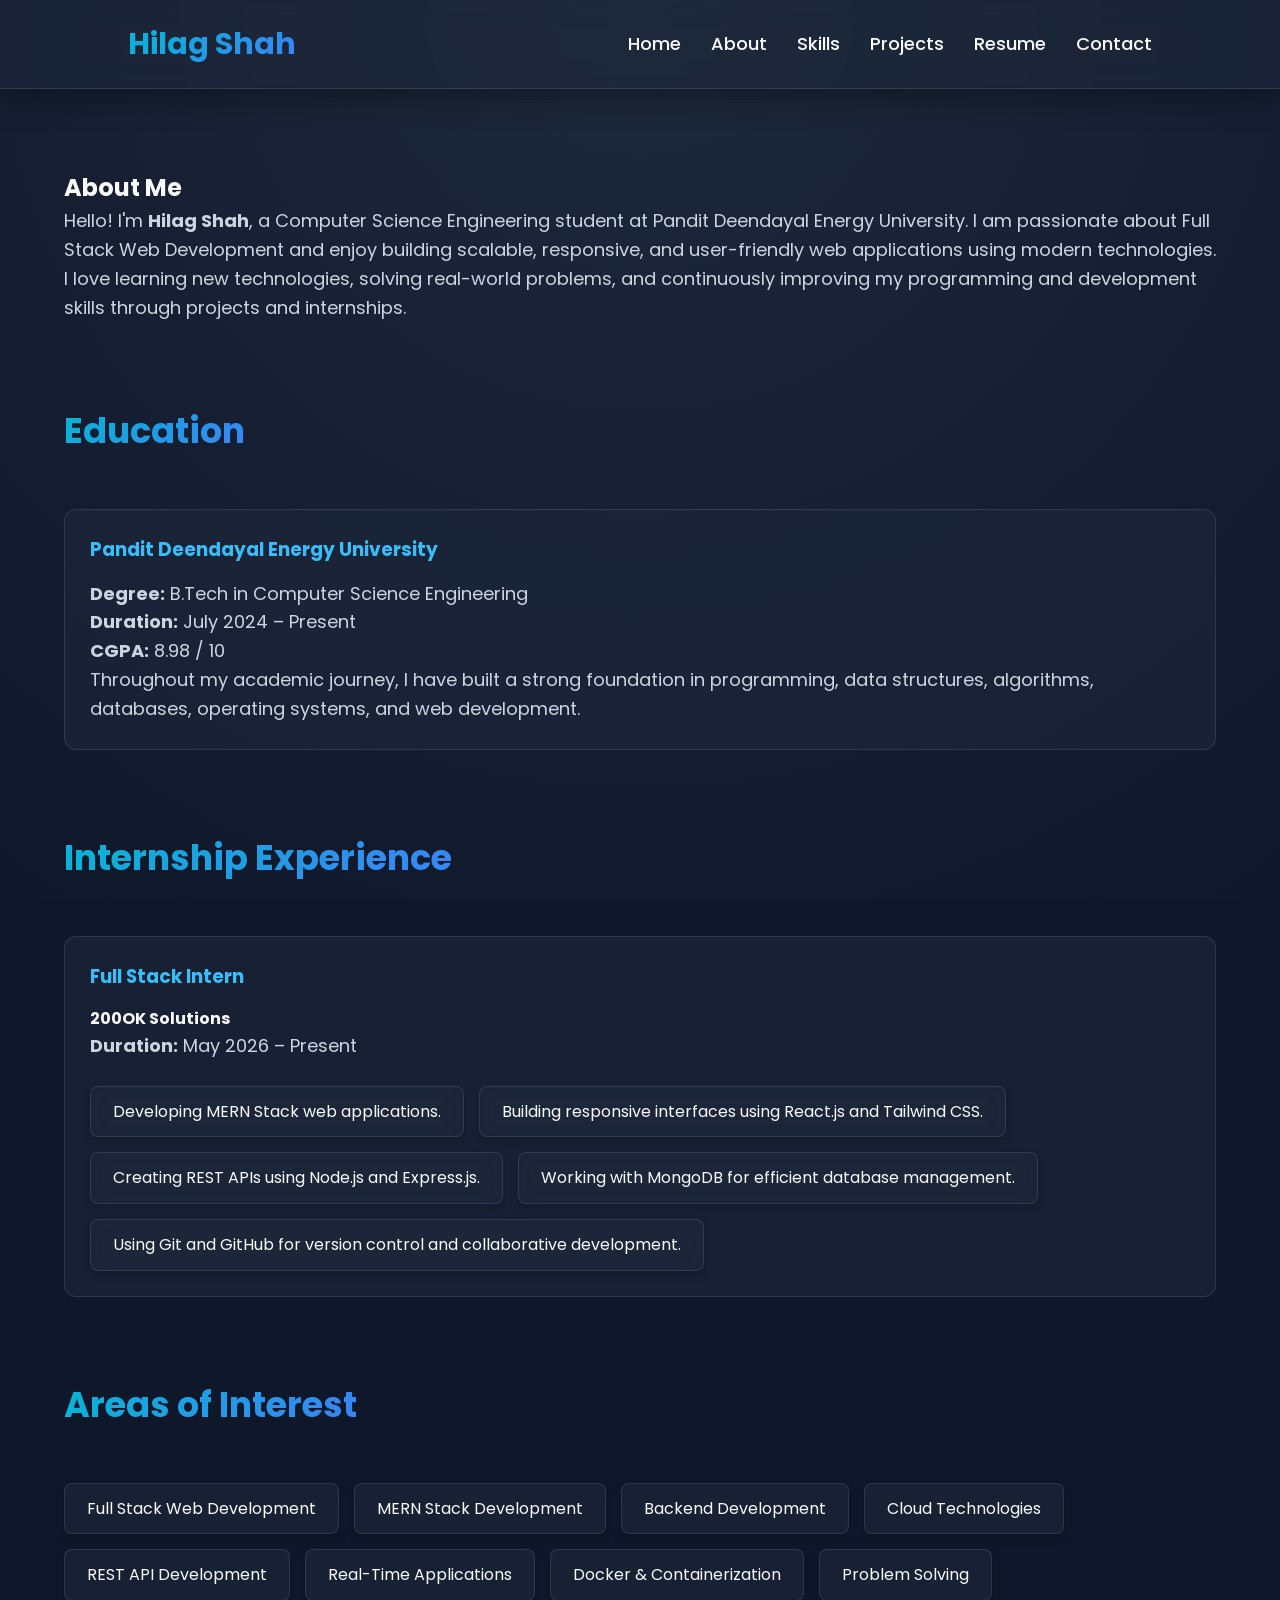
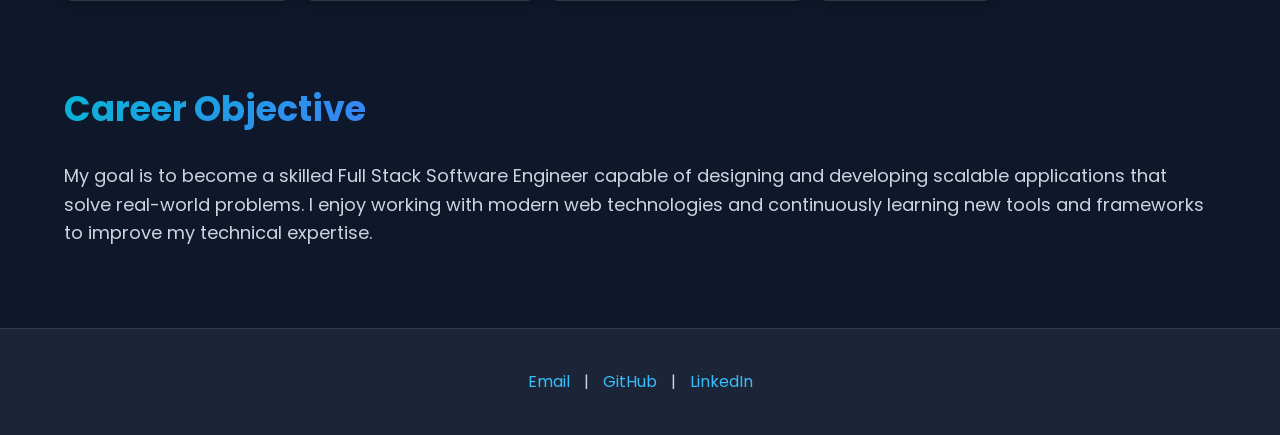
==== about.html @ 7a910167 "Initial commit after the testing." ====
<!DOCTYPE html>
<html lang="en">
<head>
    <meta charset="UTF-8">
    <meta name="viewport" content="width=device-width, initial-scale=1.0">
    <title>About | Hilag Shah</title>
    <link rel="stylesheet" href="css/style.css">
</head>
<body>

    <!-- Header -->

    <header>

        <div class="logo">
            <h2>Hilag Shah</h2>
        </div>

        <div class="menu-toggle" id="mobile-menu">
            <span class="bar"></span>
            <span class="bar"></span>
            <span class="bar"></span>
        </div>

        <nav>

            <ul class="nav-list">

                <li><a href="index.html">Home</a></li>

                <li><a href="about.html">About</a></li>

                <li><a href="skills.html">Skills</a></li>

                <li><a href="projects.html">Projects</a></li>

                <li><a href="resume.html">Resume</a></li>

                <li><a href="contact.html">Contact</a></li>

            </ul>

        </nav>

    </header>



    <!-- Main -->

    <main>

        <!-- About -->

        <section>

            <h1>About Me</h1>

            <p>
                Hello! I'm <strong>Hilag Shah</strong>, a Computer Science
                Engineering student at Pandit Deendayal Energy University.
                I am passionate about Full Stack Web Development and enjoy
                building scalable, responsive, and user-friendly web
                applications using modern technologies.
            </p>

            <p>
                I love learning new technologies, solving real-world problems,
                and continuously improving my programming and development
                skills through projects and internships.
            </p>

        </section>



        <!-- Education -->

        <section>

            <h2>Education</h2>

            <article>

                <h3>Pandit Deendayal Energy University</h3>

                <p><strong>Degree:</strong> B.Tech in Computer Science Engineering</p>

                <p><strong>Duration:</strong> July 2024 – Present</p>

                <p><strong>CGPA:</strong> 8.98 / 10</p>

                <p>
                    Throughout my academic journey, I have built a strong
                    foundation in programming, data structures, algorithms,
                    databases, operating systems, and web development.
                </p>

            </article>

        </section>



        <!-- Internship -->

        <section>

            <h2>Internship Experience</h2>

            <article>

                <h3>Full Stack Intern</h3>

                <h4>200OK Solutions</h4>

                <p><strong>Duration:</strong> May 2026 – Present</p>

                <ul>

                    <li>Developing MERN Stack web applications.</li>

                    <li>Building responsive interfaces using React.js and Tailwind CSS.</li>

                    <li>Creating REST APIs using Node.js and Express.js.</li>

                    <li>Working with MongoDB for efficient database management.</li>

                    <li>Using Git and GitHub for version control and collaborative development.</li>

                </ul>

            </article>

        </section>



        <!-- Interests -->

        <section>

            <h2>Areas of Interest</h2>

            <ul>

                <li>Full Stack Web Development</li>

                <li>MERN Stack Development</li>

                <li>Backend Development</li>

                <li>Cloud Technologies</li>

                <li>REST API Development</li>

                <li>Real-Time Applications</li>

                <li>Docker & Containerization</li>

                <li>Problem Solving</li>

            </ul>

        </section>



        <!-- Career Objective -->

        <section>

            <h2>Career Objective</h2>

            <p>
                My goal is to become a skilled Full Stack Software Engineer
                capable of designing and developing scalable applications that
                solve real-world problems. I enjoy working with modern web
                technologies and continuously learning new tools and
                frameworks to improve my technical expertise.
            </p>

        </section>

    </main>

    <footer>

        <p>

            <a href="mailto:hilagshahop@gmail.com">Email</a> |

            <a href="https://github.com/hilagShah" target="_blank">GitHub</a> |

            <a href="https://www.linkedin.com/in/hilag-shah-b54496313/" target="_blank">LinkedIn</a>

        </p>

    </footer>

    <script src="js/script.js"></script>

</body>
</html>
---- css/style.css ----
/* 
@import url('https://fonts.googleapis.com/css2?family=Poppins:wght@300;400;500;600;700&display=swap');

:root {
    --bg-dark: #0f172a;
    --bg-gradient: radial-gradient(circle at top, #1e293b, #0f172a);
    --text-primary: #f8fafc;
    --text-secondary: #cbd5e1;
    --accent-gradient: linear-gradient(135deg, #06b6d4, #3b82f6);
    --accent-glow: rgba(56, 189, 248, 0.5);
    --glass-bg: rgba(30, 41, 59, 0.6);
    --glass-border: rgba(255, 255, 255, 0.1);
    --glass-shadow: 0 8px 32px 0 rgba(0, 0, 0, 0.37);
}

.contact-form {
    background: var(--glass-bg);
    border: 1px solid var(--glass-border);
    backdrop-filter: blur(10px);
    -webkit-backdrop-filter: blur(10px);
    padding: 35px;
    border-radius: 12px;
    margin-top: 25px;
    box-shadow: 0 10px 30px rgba(0,0,0,0.2);
}

.form-row {
    display: flex;
    gap: 20px;
}

.form-row .form-group {
    flex: 1;
}

.form-group {
    margin-bottom: 20px;
    text-align: left;
}

.form-group label {
    display: block;
    font-size: 16px;
    color: var(--text-primary);
    margin-bottom: 8px;
    font-weight: 500;
}

.form-group input,
.form-group textarea {
    width: 100%;
    padding: 14px;
    border-radius: 8px;
    background: rgba(255, 255, 255, 0.05);
    border: 1px solid var(--glass-border);
    color: var(--text-primary);
    font-size: 16px;
    outline: none;
    transition: 0.3s;
}

.form-group input:focus,
.form-group textarea:focus {
    border-color: #38bdf8;
    background: rgba(255, 255, 255, 0.1);
    box-shadow: 0 0 10px var(--accent-glow);
}

.form-actions {
    display: flex;
    gap: 15px;
    margin-top: 10px;
}

.btn {
    padding: 14px 28px;
    border-radius: 8px;
    background: var(--accent-gradient);
    color: #fff;
    font-weight: 600;
    transition: 0.3s;
    box-shadow: 0 4px 15px var(--accent-glow);
    border: none;
    cursor: pointer;
    font-size: 16px;
}

.btn:hover {
    transform: translateY(-4px) scale(1.05);
    box-shadow: 0 8px 25px var(--accent-glow);
}

.btn-outline {
    background: transparent;
    border: 2px solid #38bdf8;
    color: #38bdf8;
    box-shadow: none;
}

.btn-outline:hover {
    background: rgba(56, 189, 248, 0.1);
    box-shadow: 0 8px 25px var(--accent-glow);
}


* {
    margin: 0;
    padding: 0;
    box-sizing: border-box;
    font-family: 'Poppins', sans-serif;
}

@keyframes fadeIn {
    from { opacity: 0; transform: translateY(20px); }
    to { opacity: 1; transform: translateY(0); }
}

@keyframes float {
    0% { transform: translateY(0px); }
    50% { transform: translateY(-15px); }
    100% { transform: translateY(0px); }
}

body {
    background: var(--bg-dark);
    background-image: var(--bg-gradient);
    background-attachment: fixed;
    color: var(--text-primary);
    line-height: 1.6;
    overflow-x: hidden;
}

main {
    animation: fadeIn 1s ease-out forwards;
}

a {
    text-decoration: none;
    color: inherit;
}

img {
    max-width: 100%;
    display: block;
}

.text-gradient {
    background: var(--accent-gradient);
    -webkit-background-clip: text;
    -webkit-text-fill-color: transparent;
}

header {
    width: 100%;
    background: var(--glass-bg);
    backdrop-filter: blur(12px);
    -webkit-backdrop-filter: blur(12px);
    border-bottom: 1px solid var(--glass-border);
    padding: 20px 10%;
    display: flex;
    justify-content: space-between;
    align-items: center;
    position: sticky;
    top: 0;
    z-index: 1000;
    box-shadow: var(--glass-shadow);
}

.logo h2 {
    font-size: 30px;
    background: var(--accent-gradient);
    -webkit-background-clip: text;
    -webkit-text-fill-color: transparent;
    font-weight: 700;
}

nav ul {
    list-style: none;
    display: flex;
    gap: 30px;
}

nav ul li a {
    font-size: 18px;
    font-weight: 500;
    transition: 0.3s;
    position: relative;
}

nav ul li a::after {
    content: '';
    position: absolute;
    width: 0%;
    height: 2px;
    bottom: -5px;
    left: 0;
    background: var(--accent-gradient);
    transition: 0.3s;
}

nav ul li a:hover {
    color: #38bdf8;
}

nav ul li a:hover::after {
    width: 100%;
}

main {
    width: 90%;
    max-width: 1200px;
    margin: auto;
}

.hero {
    min-height: 90vh;
    display: flex;
    justify-content: space-between;
    align-items: center;
    gap: 70px;
}

.hero-content {
    flex: 1;
}

.hero-content h1 {
    font-size: 55px;
    margin-bottom: 15px;
    background: var(--accent-gradient);
    -webkit-background-clip: text;
    -webkit-text-fill-color: transparent;
    font-weight: 700;
}

.hero-content h3 {
    font-size: 28px;
    margin-bottom: 20px;
    color: var(--text-secondary);
}

.hero-content p {
    font-size: 18px;
    margin-bottom: 35px;
    color: var(--text-secondary);
}

.hero-content a {
    display: inline-block;
    padding: 14px 28px;
    margin-right: 15px;
    margin-bottom: 10px;
    border-radius: 8px;
    background: var(--accent-gradient);
    color: #fff;
    font-weight: 600;
    transition: 0.3s;
    box-shadow: 0 4px 15px var(--accent-glow);
    border: 1px solid transparent;
}

.hero-content a:hover {
    transform: translateY(-4px) scale(1.05);
    box-shadow: 0 8px 25px var(--accent-glow);
}

.hero-image {
    flex: 1;
    display: flex;
    justify-content: center;
}

.hero-image img {
    width: 380px;
    height: 380px;
    border-radius: 50%;
    object-fit: cover;
    border: 4px solid transparent;
    background-image: var(--accent-gradient);
    background-origin: border-box;
    box-shadow: 0 0 35px var(--accent-glow);
    animation: float 6s ease-in-out infinite;
}

section {
    margin: 80px 0;
    animation: fadeIn 1s ease-out forwards;
}

section h2 {
    font-size: 35px;
    margin-bottom: 25px;
    background: var(--accent-gradient);
    -webkit-background-clip: text;
    -webkit-text-fill-color: transparent;
    display: inline-block;
}

section p {
    font-size: 18px;
    color: var(--text-secondary);
}

section ul {
    display: flex;
    flex-wrap: wrap;
    gap: 15px;
    list-style: none;
    margin-top: 25px;
}

section ul li {
    background: var(--glass-bg);
    border: 1px solid var(--glass-border);
    backdrop-filter: blur(10px);
    -webkit-backdrop-filter: blur(10px);
    padding: 12px 22px;
    border-radius: 8px;
    transition: 0.3s;
    box-shadow: 0 4px 10px rgba(0,0,0,0.2);
}

section ul li:hover {
    background: var(--accent-gradient);
    color: #fff;
    transform: translateY(-5px);
    border-color: transparent;
    box-shadow: 0 8px 20px var(--accent-glow);
}

article {
    background: var(--glass-bg);
    border: 1px solid var(--glass-border);
    backdrop-filter: blur(10px);
    -webkit-backdrop-filter: blur(10px);
    padding: 25px;
    border-radius: 12px;
    margin-top: 25px;
    transition: 0.4s ease;
}

article h3 {
    margin-bottom: 15px;
    color: #38bdf8;
}

article:hover {
    transform: translateY(-8px) scale(1.02);
    box-shadow: 0 15px 35px rgba(0,0,0,0.4);
    border-color: rgba(56, 189, 248, 0.4);
}

section > a {
    display: inline-block;
    margin-top: 25px;
    color: #38bdf8;
    font-weight: 600;
    transition: 0.3s;
}

section > a:hover {
    color: #0ea5e9;
    transform: translateX(5px);
}

footer {
    margin-top: 80px;
    background: rgba(30, 41, 59, 0.8);
    border-top: 1px solid var(--glass-border);
    text-align: center;
    padding: 30px;
}

footer p {
    margin: 10px 0;
    color: var(--text-secondary);
}

footer a {
    color: #38bdf8;
    margin: 0 10px;
    transition: 0.3s;
}

footer a:hover {
    color: #fff;
    text-shadow: 0 0 10px var(--accent-glow);
}

.menu-toggle {
    display: none;
    flex-direction: column;
    cursor: pointer;
    gap: 5px;
}

.menu-toggle .bar {
    width: 25px;
    height: 3px;
    background: var(--text-primary);
    transition: all 0.3s ease-in-out;
    border-radius: 3px;
}

.menu-toggle.active .bar:nth-child(1) {
    transform: translateY(8px) rotate(45deg);
}

.menu-toggle.active .bar:nth-child(2) {
    opacity: 0;
}

.menu-toggle.active .bar:nth-child(3) {
    transform: translateY(-8px) rotate(-45deg);
}


@media (max-width: 900px) {
    header {
        flex-direction: row;
        justify-content: space-between;
        padding: 15px 5%;
    }
    
    .menu-toggle {
        display: flex;
    }
    
    nav {
        position: absolute;
        top: 100%;
        left: 0;
        width: 100%;
        background: rgba(30, 41, 59, 0.95);
        backdrop-filter: blur(15px);
        -webkit-backdrop-filter: blur(15px);
        border-bottom: 1px solid var(--glass-border);
        clip-path: polygon(0 0, 100% 0, 100% 0, 0 0);
        transition: all 0.4s ease-in-out;
        padding: 0;
        z-index: 1000;
        box-shadow: 0 10px 30px rgba(0,0,0,0.5);
    }
    
    nav.active {
        clip-path: polygon(0 0, 100% 0, 100% 100%, 0 100%);
        padding: 20px 0;
    }

    nav ul.nav-list {
        flex-direction: column;
        align-items: center;
        gap: 20px;
    }

    .hero {
        flex-direction: column-reverse;
        text-align: center;
        padding-top: 50px;
    }
    .hero-content h1 {
        font-size: 42px;
    }
    .hero-content h3 {
        font-size: 24px;
    }
    .hero-image img {
        width: 280px;
        height: 280px;
    }
    section {
        text-align: center;
    }
    section ul {
        justify-content: center;
    }

    .form-row {
        flex-direction: column;
        gap: 0;
    }
} */


/* IMPORTS & VARIABLES */
@import url('https://fonts.googleapis.com/css2?family=Poppins:wght@300;400;500;600;700&display=swap');

:root {
    /* Colors */
    --bg-dark: #0f172a;
    --text-primary: #f8fafc;
    --text-secondary: #cbd5e1;
    
    /* Gradients & Effects */
    --bg-gradient: radial-gradient(circle at top, #1e293b, #0f172a);
    --accent-gradient: linear-gradient(135deg, #06b6d4, #3b82f6);
    --accent-glow: rgba(56, 189, 248, 0.5);
    
    /* Glassmorphism */
    --glass-bg: rgba(30, 41, 59, 0.6);
    --glass-border: rgba(255, 255, 255, 0.1);
    --glass-shadow: 0 8px 32px 0 rgba(0, 0, 0, 0.37);
}

/* KEYFRAMES & ANIMATIONS */
@keyframes fadeIn {
    from { 
        opacity: 0; 
        transform: translateY(20px); 
    }
    to { 
        opacity: 1; 
        transform: translateY(0); 
    }
}

@keyframes float {
    0%   { transform: translateY(0px); }
    50%  { transform: translateY(-15px); }
    100% { transform: translateY(0px); }
}

/* BASE STYLES & RESETS */
* {
    margin: 0;
    padding: 0;
    box-sizing: border-box;
    font-family: 'Poppins', sans-serif;
}

body {
    background: var(--bg-dark);
    background-image: var(--bg-gradient);
    background-attachment: fixed;
    color: var(--text-primary);
    line-height: 1.6;
    overflow-x: hidden;
}

main {
    width: 90%;
    max-width: 1200px;
    margin: auto;
    animation: fadeIn 1s ease-out forwards;
}

a {
    text-decoration: none;
    color: inherit;
}

img {
    max-width: 100%;
    display: block;
}

/* UTILITY CLASSES */
.text-gradient {
    background: var(--accent-gradient);
    background-clip: text;
    color: transparent;
}

/* LAYOUT (HEADER, NAV, FOOTER) */
/* --- Header --- */
header {
    width: 100%;
    background: var(--glass-bg);
    backdrop-filter: blur(12px);
    border-bottom: 1px solid var(--glass-border);
    padding: 20px 10%;
    display: flex;
    justify-content: space-between;
    align-items: center;
    position: sticky;
    top: 0;
    z-index: 1000;
    box-shadow: var(--glass-shadow);
}

.logo h2 {
    font-size: 30px;
    background: var(--accent-gradient);
    background-clip: text;
    color: transparent;
    font-weight: 700;
}

/* --- Navigation --- */
nav ul {
    list-style: none;
    display: flex;
    gap: 30px;
}

nav ul li a {
    font-size: 18px;
    font-weight: 500;
    transition: 0.3s;
    position: relative;
}

nav ul li a::after {
    content: '';
    position: absolute;
    width: 0%;
    height: 2px;
    bottom: -5px;
    left: 0;
    background: var(--accent-gradient);
    transition: 0.3s;
}

nav ul li a:hover {
    color: #38bdf8;
}

nav ul li a:hover::after {
    width: 100%;
}

/* --- Mobile Menu Toggle --- */
.menu-toggle {
    display: none;
    flex-direction: column;
    cursor: pointer;
    gap: 5px;
}

.menu-toggle .bar {
    width: 25px;
    height: 3px;
    background: var(--text-primary);
    transition: all 0.3s ease-in-out;
    border-radius: 3px;
}

.menu-toggle.active .bar:nth-child(1) {
    transform: translateY(8px) rotate(45deg);
}

.menu-toggle.active .bar:nth-child(2) {
    opacity: 0;
}

.menu-toggle.active .bar:nth-child(3) {
    transform: translateY(-8px) rotate(-45deg);
}

/* --- Footer --- */
footer {
    margin-top: 80px;
    background: rgba(30, 41, 59, 0.8);
    border-top: 1px solid var(--glass-border);
    text-align: center;
    padding: 30px;
}

footer p {
    margin: 10px 0;
    color: var(--text-secondary);
}

footer a {
    color: #38bdf8;
    margin: 0 10px;
    transition: 0.3s;
}

footer a:hover {
    color: #fff;
    text-shadow: 0 0 10px var(--accent-glow);
}

/* PAGE SECTIONS */
/* --- Hero Section --- */
.hero {
    min-height: 90vh;
    display: flex;
    justify-content: space-between;
    align-items: center;
    gap: 70px;
}

.hero-content {
    flex: 1;
}

.hero-content h1 {
    font-size: 55px;
    margin-bottom: 15px;
    background: var(--accent-gradient);
    background-clip: text;
    color: transparent;
    font-weight: 700;
}

.hero-content h3 {
    font-size: 28px;
    margin-bottom: 20px;
    color: var(--text-secondary);
}

.hero-content p {
    font-size: 18px;
    margin-bottom: 35px;
    color: var(--text-secondary);
}

.hero-content a {
    display: inline-block;
    padding: 14px 28px;
    margin-right: 15px;
    margin-bottom: 10px;
    border-radius: 8px;
    background: var(--accent-gradient);
    color: #fff;
    font-weight: 600;
    transition: 0.3s;
    box-shadow: 0 4px 15px var(--accent-glow);
    border: 1px solid transparent;
}

.hero-content a:hover {
    transform: translateY(-4px) scale(1.05);
    box-shadow: 0 8px 25px var(--accent-glow);
}

.hero-image {
    flex: 1;
    display: flex;
    justify-content: center;
}

.hero-image img {
    width: 380px;
    height: 380px;
    border-radius: 50%;
    object-fit: cover;
    border: 4px solid transparent;
    background-image: var(--accent-gradient);
    background-origin: border-box;
    box-shadow: 0 0 35px var(--accent-glow);
    animation: float 6s ease-in-out infinite;
}

/* --- General Sections --- */
section {
    margin: 80px 0;
    animation: fadeIn 1s ease-out forwards;
}

section h2 {
    font-size: 35px;
    margin-bottom: 25px;
    background: var(--accent-gradient);
    background-clip: text;
    color: transparent;
    display: inline-block;
}

section p {
    font-size: 18px;
    color: var(--text-secondary);
}

section > a {
    display: inline-block;
    margin-top: 25px;
    color: #38bdf8;
    font-weight: 600;
    transition: 0.3s;
}

section > a:hover {
    color: #0ea5e9;
    transform: translateX(5px);
}

/* --- Section Lists --- */
section ul {
    display: flex;
    flex-wrap: wrap;
    gap: 15px;
    list-style: none;
    margin-top: 25px;
}

section ul li {
    background: var(--glass-bg);
    border: 1px solid var(--glass-border);
    backdrop-filter: blur(10px);
    padding: 12px 22px;
    border-radius: 8px;
    transition: 0.3s;
    box-shadow: 0 4px 10px rgba(0,0,0,0.2);
}

section ul li:hover {
    background: var(--accent-gradient);
    color: #fff;
    transform: translateY(-5px);
    border-color: transparent;
    box-shadow: 0 8px 20px var(--accent-glow);
}

/* --- Articles (Cards) --- */
article {
    background: var(--glass-bg);
    border: 1px solid var(--glass-border);
    backdrop-filter: blur(10px);
    padding: 25px;
    border-radius: 12px;
    margin-top: 25px;
    transition: 0.4s ease;
}

article h3 {
    margin-bottom: 15px;
    color: #38bdf8;
}

article:hover {
    transform: translateY(-8px) scale(1.02);
    box-shadow: 0 15px 35px rgba(0,0,0,0.4);
    border-color: rgba(56, 189, 248, 0.4);
}

/* COMPONENTS (FORMS & BUTTONS) */
/* --- Contact Form --- */
.contact-form {
    background: var(--glass-bg);
    border: 1px solid var(--glass-border);
    backdrop-filter: blur(10px);
    padding: 35px;
    border-radius: 12px;
    margin-top: 25px;
    box-shadow: 0 10px 30px rgba(0,0,0,0.2);
}

.form-row {
    display: flex;
    gap: 20px;
}

.form-row .form-group {
    flex: 1;
}

.form-group {
    margin-bottom: 20px;
    text-align: left;
}

.form-group label {
    display: block;
    font-size: 16px;
    color: var(--text-primary);
    margin-bottom: 8px;
    font-weight: 500;
}

.form-group input,
.form-group textarea {
    width: 100%;
    padding: 14px;
    border-radius: 8px;
    background: rgba(255, 255, 255, 0.05);
    border: 1px solid var(--glass-border);
    color: var(--text-primary);
    font-size: 16px;
    outline: none;
    transition: 0.3s;
}

.form-group input:focus,
.form-group textarea:focus {
    border-color: #38bdf8;
    background: rgba(255, 255, 255, 0.1);
    box-shadow: 0 0 10px var(--accent-glow);
}

/* --- Buttons --- */
.form-actions {
    display: flex;
    gap: 15px;
    margin-top: 10px;
}

.btn {
    padding: 14px 28px;
    border-radius: 8px;
    background: var(--accent-gradient);
    color: #fff;
    font-weight: 600;
    transition: 0.3s;
    box-shadow: 0 4px 15px var(--accent-glow);
    border: none;
    cursor: pointer;
    font-size: 16px;
}

.btn:hover {
    transform: translateY(-4px) scale(1.05);
    box-shadow: 0 8px 25px var(--accent-glow);
}

.btn-outline {
    background: transparent;
    border: 2px solid #38bdf8;
    color: #38bdf8;
    box-shadow: none;
}

.btn-outline:hover {
    background: rgba(56, 189, 248, 0.1);
    box-shadow: 0 8px 25px var(--accent-glow);
}

/* MEDIA QUERIES (RESPONSIVE DESIGN) */
@media (max-width: 900px) {
    /* Header & Nav */
    header {
        flex-direction: row;
        justify-content: space-between;
        padding: 15px 5%;
    }
    
    .menu-toggle {
        display: flex;
    }
    
    nav {
        position: absolute;
        top: 100%;
        left: 0;
        width: 100%;
        background: rgba(30, 41, 59, 0.95);
        backdrop-filter: blur(15px);
        border-bottom: 1px solid var(--glass-border);
        clip-path: polygon(0 0, 100% 0, 100% 0, 0 0);
        transition: all 0.4s ease-in-out;
        padding: 0;
        z-index: 1000;
        box-shadow: 0 10px 30px rgba(0,0,0,0.5);
    }
    
    nav.active {
        clip-path: polygon(0 0, 100% 0, 100% 100%, 0 100%);
        padding: 20px 0;
    }

    nav ul.nav-list {
        flex-direction: column;
        align-items: center;
        gap: 20px;
    }

    /* Hero Section */
    .hero {
        flex-direction: column-reverse;
        text-align: center;
        padding-top: 50px;
    }
    
    .hero-content h1 {
        font-size: 42px;
    }
    
    .hero-content h3 {
        font-size: 24px;
    }
    
    .hero-image img {
        width: 280px;
        height: 280px;
    }
    
    /* General Sections */
    section {
        text-align: center;
    }
    
    section ul {
        justify-content: center;
    }

    /* Forms */
    .form-row {
        flex-direction: column;
        gap: 0;
    }
}
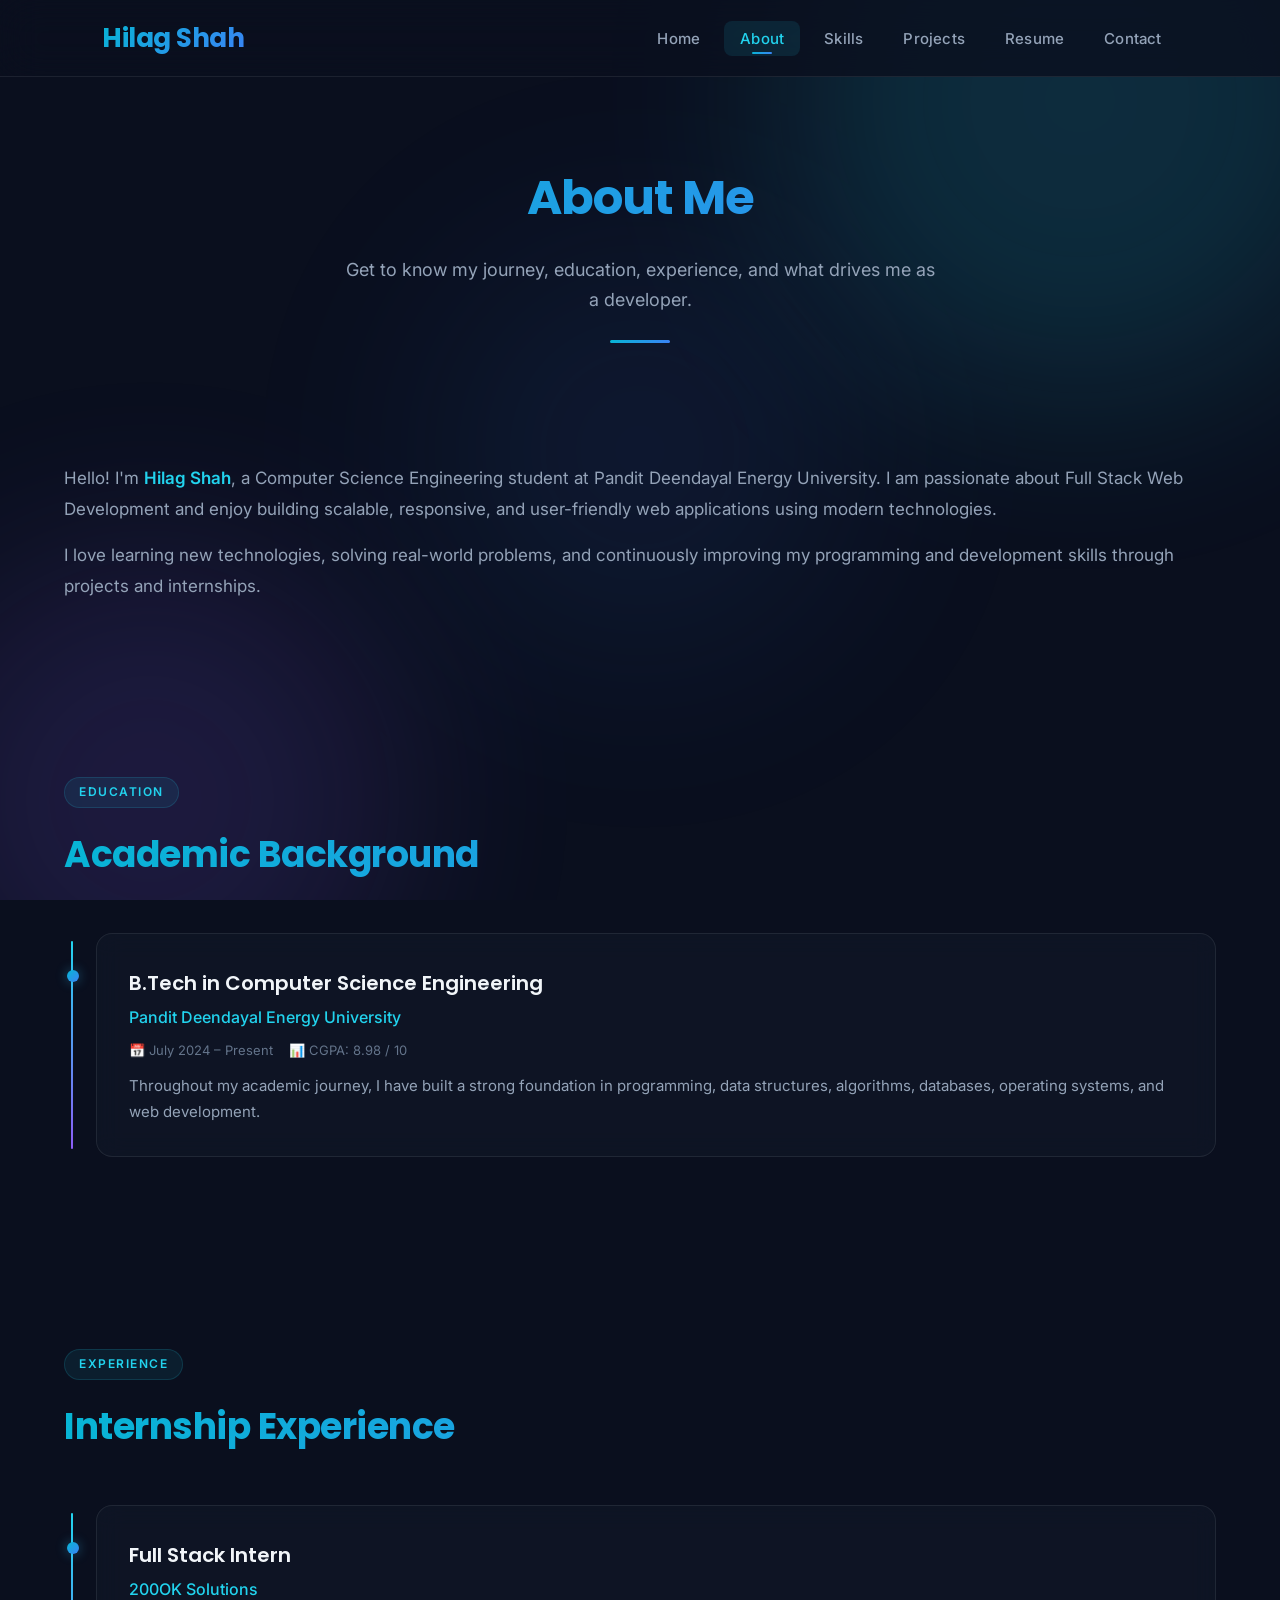
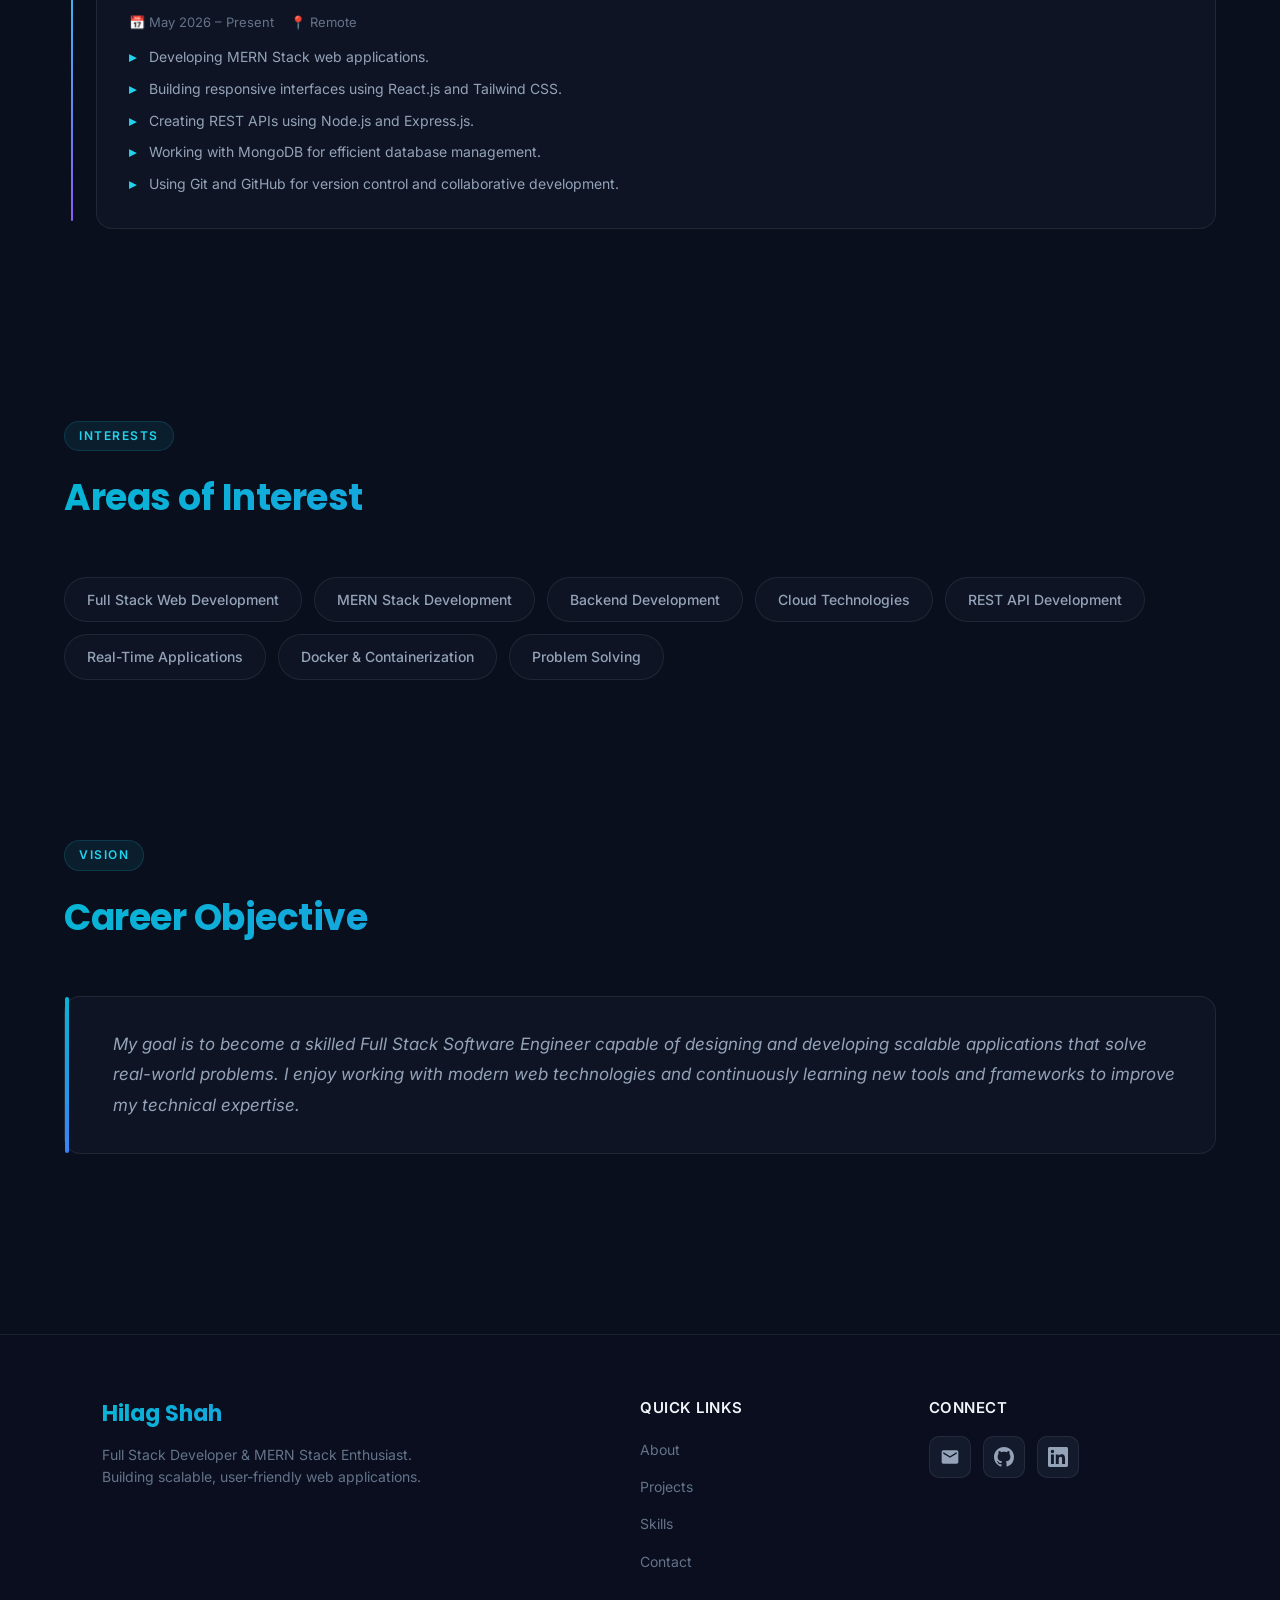
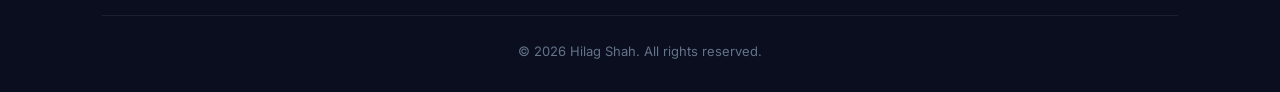
==== commit 741739d5: "Enhanced UI" ====
--- a/about.html
+++ b/about.html
@@ -3,15 +3,19 @@
 <head>
     <meta charset="UTF-8">
     <meta name="viewport" content="width=device-width, initial-scale=1.0">
+    <meta name="description" content="Learn about Hilag Shah — CSE student at PDEU, Full Stack Intern at 200OK Solutions, with expertise in MERN Stack development.">
     <title>About | Hilag Shah</title>
     <link rel="stylesheet" href="css/style.css">
 </head>
 <body>
 
+    <!-- Ambient Background -->
+    <div class="bg-orbs">
+        <div class="bg-orb-extra"></div>
+    </div>
+
     <!-- Header -->
-
     <header>
-
         <div class="logo">
             <h2>Hilag Shah</h2>
         </div>
@@ -23,179 +27,172 @@
         </div>
 
         <nav>
-
             <ul class="nav-list">
-
                 <li><a href="index.html">Home</a></li>
-
                 <li><a href="about.html">About</a></li>
-
                 <li><a href="skills.html">Skills</a></li>
-
                 <li><a href="projects.html">Projects</a></li>
-
                 <li><a href="resume.html">Resume</a></li>
-
                 <li><a href="contact.html">Contact</a></li>
-
             </ul>
-
         </nav>
-
     </header>
 
-
-
     <!-- Main -->
-
     <main>
 
-        <!-- About -->
-
-        <section>
-
+        <!-- Page Hero -->
+        <div class="page-hero">
             <h1>About Me</h1>
-
-            <p>
-                Hello! I'm <strong>Hilag Shah</strong>, a Computer Science
-                Engineering student at Pandit Deendayal Energy University.
-                I am passionate about Full Stack Web Development and enjoy
-                building scalable, responsive, and user-friendly web
-                applications using modern technologies.
-            </p>
-
-            <p>
-                I love learning new technologies, solving real-world problems,
-                and continuously improving my programming and development
-                skills through projects and internships.
-            </p>
-
-        </section>
-
+            <p>Get to know my journey, education, experience, and what drives me as a developer.</p>
+            <div class="hero-line"></div>
+        </div>
+
+
+        <!-- About Intro -->
+        <div class="section reveal">
+            <div class="about-intro">
+                <div class="about-intro-text">
+                    <p>
+                        Hello! I'm <strong>Hilag Shah</strong>, a Computer Science
+                        Engineering student at Pandit Deendayal Energy University.
+                        I am passionate about Full Stack Web Development and enjoy
+                        building scalable, responsive, and user-friendly web
+                        applications using modern technologies.
+                    </p>
+                    <p>
+                        I love learning new technologies, solving real-world problems,
+                        and continuously improving my programming and development
+                        skills through projects and internships.
+                    </p>
+                </div>
+            </div>
+        </div>
 
 
         <!-- Education -->
-
-        <section>
-
-            <h2>Education</h2>
-
-            <article>
-
-                <h3>Pandit Deendayal Energy University</h3>
-
-                <p><strong>Degree:</strong> B.Tech in Computer Science Engineering</p>
-
-                <p><strong>Duration:</strong> July 2024 – Present</p>
-
-                <p><strong>CGPA:</strong> 8.98 / 10</p>
-
+        <div class="section reveal">
+            <div class="section-header">
+                <span class="section-label">Education</span>
+                <h2>Academic Background</h2>
+            </div>
+            <div class="timeline">
+                <div class="glass-card timeline-item reveal">
+                    <h3>B.Tech in Computer Science Engineering</h3>
+                    <h4>Pandit Deendayal Energy University</h4>
+                    <div class="timeline-meta">
+                        <span>📅 July 2024 – Present</span>
+                        <span>📊 CGPA: 8.98 / 10</span>
+                    </div>
+                    <p>
+                        Throughout my academic journey, I have built a strong
+                        foundation in programming, data structures, algorithms,
+                        databases, operating systems, and web development.
+                    </p>
+                </div>
+            </div>
+        </div>
+
+
+        <!-- Internship Experience -->
+        <div class="section reveal">
+            <div class="section-header">
+                <span class="section-label">Experience</span>
+                <h2>Internship Experience</h2>
+            </div>
+            <div class="timeline">
+                <div class="glass-card timeline-item reveal">
+                    <h3>Full Stack Intern</h3>
+                    <h4>200OK Solutions</h4>
+                    <div class="timeline-meta">
+                        <span>📅 May 2026 – Present</span>
+                        <span>📍 Remote</span>
+                    </div>
+                    <ul>
+                        <li>Developing MERN Stack web applications.</li>
+                        <li>Building responsive interfaces using React.js and Tailwind CSS.</li>
+                        <li>Creating REST APIs using Node.js and Express.js.</li>
+                        <li>Working with MongoDB for efficient database management.</li>
+                        <li>Using Git and GitHub for version control and collaborative development.</li>
+                    </ul>
+                </div>
+            </div>
+        </div>
+
+
+        <!-- Areas of Interest -->
+        <div class="section reveal">
+            <div class="section-header">
+                <span class="section-label">Interests</span>
+                <h2>Areas of Interest</h2>
+            </div>
+            <ul class="interest-tags">
+                <li class="interest-tag reveal reveal-delay-1">Full Stack Web Development</li>
+                <li class="interest-tag reveal reveal-delay-1">MERN Stack Development</li>
+                <li class="interest-tag reveal reveal-delay-2">Backend Development</li>
+                <li class="interest-tag reveal reveal-delay-2">Cloud Technologies</li>
+                <li class="interest-tag reveal reveal-delay-3">REST API Development</li>
+                <li class="interest-tag reveal reveal-delay-3">Real-Time Applications</li>
+                <li class="interest-tag reveal reveal-delay-4">Docker & Containerization</li>
+                <li class="interest-tag reveal reveal-delay-4">Problem Solving</li>
+            </ul>
+        </div>
+
+
+        <!-- Career Objective -->
+        <div class="section reveal">
+            <div class="section-header">
+                <span class="section-label">Vision</span>
+                <h2>Career Objective</h2>
+            </div>
+            <div class="glass-card quote-card">
                 <p>
-                    Throughout my academic journey, I have built a strong
-                    foundation in programming, data structures, algorithms,
-                    databases, operating systems, and web development.
+                    My goal is to become a skilled Full Stack Software Engineer
+                    capable of designing and developing scalable applications that
+                    solve real-world problems. I enjoy working with modern web
+                    technologies and continuously learning new tools and
+                    frameworks to improve my technical expertise.
                 </p>
-
-            </article>
-
-        </section>
-
-
-
-        <!-- Internship -->
-
-        <section>
-
-            <h2>Internship Experience</h2>
-
-            <article>
-
-                <h3>Full Stack Intern</h3>
-
-                <h4>200OK Solutions</h4>
-
-                <p><strong>Duration:</strong> May 2026 – Present</p>
-
+            </div>
+        </div>
+
+    </main>
+
+
+    <!-- Footer -->
+    <footer class="site-footer">
+        <div class="footer-content">
+            <div class="footer-brand">
+                <h3>Hilag Shah</h3>
+                <p>Full Stack Developer & MERN Stack Enthusiast. Building scalable, user-friendly web applications.</p>
+            </div>
+            <div class="footer-links">
+                <h4>Quick Links</h4>
                 <ul>
-
-                    <li>Developing MERN Stack web applications.</li>
-
-                    <li>Building responsive interfaces using React.js and Tailwind CSS.</li>
-
-                    <li>Creating REST APIs using Node.js and Express.js.</li>
-
-                    <li>Working with MongoDB for efficient database management.</li>
-
-                    <li>Using Git and GitHub for version control and collaborative development.</li>
-
+                    <li><a href="about.html">About</a></li>
+                    <li><a href="projects.html">Projects</a></li>
+                    <li><a href="skills.html">Skills</a></li>
+                    <li><a href="contact.html">Contact</a></li>
                 </ul>
-
-            </article>
-
-        </section>
-
-
-
-        <!-- Interests -->
-
-        <section>
-
-            <h2>Areas of Interest</h2>
-
-            <ul>
-
-                <li>Full Stack Web Development</li>
-
-                <li>MERN Stack Development</li>
-
-                <li>Backend Development</li>
-
-                <li>Cloud Technologies</li>
-
-                <li>REST API Development</li>
-
-                <li>Real-Time Applications</li>
-
-                <li>Docker & Containerization</li>
-
-                <li>Problem Solving</li>
-
-            </ul>
-
-        </section>
-
-
-
-        <!-- Career Objective -->
-
-        <section>
-
-            <h2>Career Objective</h2>
-
-            <p>
-                My goal is to become a skilled Full Stack Software Engineer
-                capable of designing and developing scalable applications that
-                solve real-world problems. I enjoy working with modern web
-                technologies and continuously learning new tools and
-                frameworks to improve my technical expertise.
-            </p>
-
-        </section>
-
-    </main>
-
-    <footer>
-
-        <p>
-
-            <a href="mailto:hilagshahop@gmail.com">Email</a> |
-
-            <a href="https://github.com/hilagShah" target="_blank">GitHub</a> |
-
-            <a href="https://www.linkedin.com/in/hilag-shah-b54496313/" target="_blank">LinkedIn</a>
-
-        </p>
-
+            </div>
+            <div class="footer-social">
+                <h4>Connect</h4>
+                <div class="social-icons">
+                    <a href="mailto:hilagshahop@gmail.com" class="social-icon" aria-label="Email">
+                        <svg viewBox="0 0 24 24"><path d="M20 4H4c-1.1 0-2 .9-2 2v12c0 1.1.9 2 2 2h16c1.1 0 2-.9 2-2V6c0-1.1-.9-2-2-2zm0 4l-8 5-8-5V6l8 5 8-5v2z"/></svg>
+                    </a>
+                    <a href="https://github.com/hilagShah" target="_blank" class="social-icon" aria-label="GitHub">
+                        <svg viewBox="0 0 24 24"><path d="M12 0C5.37 0 0 5.37 0 12c0 5.31 3.435 9.795 8.205 11.385.6.105.825-.255.825-.57 0-.285-.015-1.23-.015-2.235-3.015.555-3.795-.735-4.035-1.41-.135-.345-.72-1.41-1.23-1.695-.42-.225-1.02-.78-.015-.795.945-.015 1.62.87 1.845 1.23 1.08 1.815 2.805 1.305 3.495.99.105-.78.42-1.305.765-1.605-2.67-.3-5.46-1.335-5.46-5.925 0-1.305.465-2.385 1.23-3.225-.12-.3-.54-1.53.12-3.18 0 0 1.005-.315 3.3 1.23.96-.27 1.98-.405 3-.405s2.04.135 3 .405c2.295-1.56 3.3-1.23 3.3-1.23.66 1.65.24 2.88.12 3.18.765.84 1.23 1.905 1.23 3.225 0 4.605-2.805 5.625-5.475 5.925.435.375.81 1.095.81 2.22 0 1.605-.015 2.895-.015 3.3 0 .315.225.69.825.57A12.02 12.02 0 0024 12c0-6.63-5.37-12-12-12z"/></svg>
+                    </a>
+                    <a href="https://www.linkedin.com/in/hilag-shah-b54496313/" target="_blank" class="social-icon" aria-label="LinkedIn">
+                        <svg viewBox="0 0 24 24"><path d="M20.447 20.452h-3.554v-5.569c0-1.328-.027-3.037-1.852-3.037-1.853 0-2.136 1.445-2.136 2.939v5.667H9.351V9h3.414v1.561h.046c.477-.9 1.637-1.85 3.37-1.85 3.601 0 4.267 2.37 4.267 5.455v6.286zM5.337 7.433a2.062 2.062 0 01-2.063-2.065 2.064 2.064 0 112.063 2.065zm1.782 13.019H3.555V9h3.564v11.452zM22.225 0H1.771C.792 0 0 .774 0 1.729v20.542C0 23.227.792 24 1.771 24h20.451C23.2 24 24 23.227 24 22.271V1.729C24 .774 23.2 0 22.222 0h.003z"/></svg>
+                    </a>
+                </div>
+            </div>
+        </div>
+        <div class="footer-bottom">
+            <p>© 2026 Hilag Shah. All rights reserved.</p>
+        </div>
     </footer>
 
     <script src="js/script.js"></script>
--- a/css/style.css
+++ b/css/style.css
@@ -1,137 +1,183 @@
-/* 
-@import url('https://fonts.googleapis.com/css2?family=Poppins:wght@300;400;500;600;700&display=swap');
-
+/* ============================================================
+   HILAG SHAH — PROFESSIONAL PORTFOLIO
+   Design System & Component Styles
+   ============================================================ */
+
+/* IMPORTS */
+@import url('https://fonts.googleapis.com/css2?family=Inter:wght@300;400;500;600;700;800&family=Poppins:wght@300;400;500;600;700&display=swap');
+
+/* DESIGN TOKENS */
 :root {
-    --bg-dark: #0f172a;
-    --bg-gradient: radial-gradient(circle at top, #1e293b, #0f172a);
-    --text-primary: #f8fafc;
-    --text-secondary: #cbd5e1;
+    /* Colors */
+    --bg-dark: #0a0f1e;
+    --bg-surface: #111827;
+    --text-primary: #f1f5f9;
+    --text-secondary: #94a3b8;
+    --text-muted: #64748b;
+
+    /* Accents */
+    --accent-cyan: #22d3ee;
+    --accent-blue: #3b82f6;
+    --accent-violet: #8b5cf6;
     --accent-gradient: linear-gradient(135deg, #06b6d4, #3b82f6);
-    --accent-glow: rgba(56, 189, 248, 0.5);
-    --glass-bg: rgba(30, 41, 59, 0.6);
-    --glass-border: rgba(255, 255, 255, 0.1);
-    --glass-shadow: 0 8px 32px 0 rgba(0, 0, 0, 0.37);
-}
-
-.contact-form {
-    background: var(--glass-bg);
-    border: 1px solid var(--glass-border);
-    backdrop-filter: blur(10px);
-    -webkit-backdrop-filter: blur(10px);
-    padding: 35px;
-    border-radius: 12px;
-    margin-top: 25px;
-    box-shadow: 0 10px 30px rgba(0,0,0,0.2);
-}
-
-.form-row {
-    display: flex;
-    gap: 20px;
-}
-
-.form-row .form-group {
-    flex: 1;
-}
-
-.form-group {
-    margin-bottom: 20px;
-    text-align: left;
-}
-
-.form-group label {
-    display: block;
-    font-size: 16px;
-    color: var(--text-primary);
-    margin-bottom: 8px;
-    font-weight: 500;
-}
-
-.form-group input,
-.form-group textarea {
-    width: 100%;
-    padding: 14px;
-    border-radius: 8px;
-    background: rgba(255, 255, 255, 0.05);
-    border: 1px solid var(--glass-border);
-    color: var(--text-primary);
-    font-size: 16px;
-    outline: none;
-    transition: 0.3s;
-}
-
-.form-group input:focus,
-.form-group textarea:focus {
-    border-color: #38bdf8;
-    background: rgba(255, 255, 255, 0.1);
-    box-shadow: 0 0 10px var(--accent-glow);
-}
-
-.form-actions {
-    display: flex;
-    gap: 15px;
-    margin-top: 10px;
-}
-
-.btn {
-    padding: 14px 28px;
-    border-radius: 8px;
-    background: var(--accent-gradient);
-    color: #fff;
-    font-weight: 600;
-    transition: 0.3s;
-    box-shadow: 0 4px 15px var(--accent-glow);
-    border: none;
-    cursor: pointer;
-    font-size: 16px;
-}
-
-.btn:hover {
-    transform: translateY(-4px) scale(1.05);
-    box-shadow: 0 8px 25px var(--accent-glow);
-}
-
-.btn-outline {
-    background: transparent;
-    border: 2px solid #38bdf8;
-    color: #38bdf8;
-    box-shadow: none;
-}
-
-.btn-outline:hover {
-    background: rgba(56, 189, 248, 0.1);
-    box-shadow: 0 8px 25px var(--accent-glow);
-}
-
-
-* {
+    --accent-gradient-warm: linear-gradient(135deg, #3b82f6, #8b5cf6);
+    --accent-glow: rgba(56, 189, 248, 0.4);
+    --accent-glow-strong: rgba(56, 189, 248, 0.6);
+
+    /* Glassmorphism */
+    --glass-bg: rgba(17, 24, 39, 0.7);
+    --glass-bg-light: rgba(30, 41, 59, 0.5);
+    --glass-border: rgba(255, 255, 255, 0.08);
+    --glass-border-hover: rgba(56, 189, 248, 0.3);
+    --glass-shadow: 0 8px 32px rgba(0, 0, 0, 0.4);
+
+    /* Spacing */
+    --section-gap: 100px;
+    --card-padding: 32px;
+    --card-radius: 16px;
+    --btn-radius: 10px;
+
+    /* Transitions */
+    --transition-fast: 0.2s ease;
+    --transition-base: 0.3s ease;
+    --transition-smooth: 0.4s cubic-bezier(0.4, 0, 0.2, 1);
+    --transition-spring: 0.5s cubic-bezier(0.34, 1.56, 0.64, 1);
+}
+
+/* KEYFRAMES */
+@keyframes fadeInUp {
+    from {
+        opacity: 0;
+        transform: translateY(30px);
+    }
+    to {
+        opacity: 1;
+        transform: translateY(0);
+    }
+}
+
+@keyframes fadeInLeft {
+    from {
+        opacity: 0;
+        transform: translateX(-30px);
+    }
+    to {
+        opacity: 1;
+        transform: translateX(0);
+    }
+}
+
+@keyframes float {
+    0%, 100% { transform: translateY(0px); }
+    50% { transform: translateY(-18px); }
+}
+
+@keyframes pulse-glow {
+    0%, 100% { box-shadow: 0 0 30px var(--accent-glow); }
+    50% { box-shadow: 0 0 60px var(--accent-glow-strong), 0 0 100px rgba(56, 189, 248, 0.15); }
+}
+
+@keyframes orb-drift-1 {
+    0%, 100% { transform: translate(0, 0) scale(1); }
+    25% { transform: translate(80px, -60px) scale(1.1); }
+    50% { transform: translate(-40px, -120px) scale(0.95); }
+    75% { transform: translate(-80px, -30px) scale(1.05); }
+}
+
+@keyframes orb-drift-2 {
+    0%, 100% { transform: translate(0, 0) scale(1); }
+    25% { transform: translate(-60px, 80px) scale(0.9); }
+    50% { transform: translate(50px, 40px) scale(1.1); }
+    75% { transform: translate(70px, -50px) scale(1); }
+}
+
+@keyframes typing-cursor {
+    0%, 100% { opacity: 1; }
+    50% { opacity: 0; }
+}
+
+@keyframes counter-glow {
+    0% { text-shadow: none; }
+    100% { text-shadow: 0 0 20px var(--accent-glow); }
+}
+
+@keyframes gradient-shift {
+    0% { background-position: 0% 50%; }
+    50% { background-position: 100% 50%; }
+    100% { background-position: 0% 50%; }
+}
+
+/* BASE RESETS */
+*,
+*::before,
+*::after {
     margin: 0;
     padding: 0;
     box-sizing: border-box;
-    font-family: 'Poppins', sans-serif;
-}
-
-@keyframes fadeIn {
-    from { opacity: 0; transform: translateY(20px); }
-    to { opacity: 1; transform: translateY(0); }
-}
-
-@keyframes float {
-    0% { transform: translateY(0px); }
-    50% { transform: translateY(-15px); }
-    100% { transform: translateY(0px); }
+}
+
+html {
+    scroll-behavior: smooth;
 }
 
 body {
+    font-family: 'Inter', 'Poppins', sans-serif;
     background: var(--bg-dark);
-    background-image: var(--bg-gradient);
-    background-attachment: fixed;
     color: var(--text-primary);
-    line-height: 1.6;
+    line-height: 1.7;
     overflow-x: hidden;
-}
-
-main {
-    animation: fadeIn 1s ease-out forwards;
+    min-height: 100vh;
+    position: relative;
+}
+
+/* Ambient Background Orbs */
+.bg-orbs {
+    position: fixed;
+    inset: 0;
+    z-index: -1;
+    overflow: hidden;
+    pointer-events: none;
+}
+
+.bg-orbs::before,
+.bg-orbs::after {
+    content: '';
+    position: absolute;
+    border-radius: 50%;
+    filter: blur(100px);
+    opacity: 0.15;
+}
+
+.bg-orbs::before {
+    width: 600px;
+    height: 600px;
+    background: var(--accent-cyan);
+    top: -200px;
+    right: -100px;
+    animation: orb-drift-1 25s ease-in-out infinite;
+}
+
+.bg-orbs::after {
+    width: 500px;
+    height: 500px;
+    background: var(--accent-violet);
+    bottom: -150px;
+    left: -100px;
+    animation: orb-drift-2 30s ease-in-out infinite;
+}
+
+.bg-orb-extra {
+    position: absolute;
+    width: 400px;
+    height: 400px;
+    border-radius: 50%;
+    filter: blur(120px);
+    opacity: 0.1;
+    background: var(--accent-blue);
+    top: 50%;
+    left: 50%;
+    transform: translate(-50%, -50%);
+    animation: orb-drift-1 35s ease-in-out infinite reverse;
 }
 
 a {
@@ -144,266 +190,125 @@
     display: block;
 }
 
+/* UTILITY CLASSES */
 .text-gradient {
     background: var(--accent-gradient);
     -webkit-background-clip: text;
+    background-clip: text;
     -webkit-text-fill-color: transparent;
-}
-
+    color: transparent;
+}
+
+/* Scroll Reveal */
+.reveal {
+    opacity: 0;
+    transform: translateY(30px);
+    transition: opacity 0.7s cubic-bezier(0.4, 0, 0.2, 1),
+                transform 0.7s cubic-bezier(0.4, 0, 0.2, 1);
+}
+
+.reveal.revealed {
+    opacity: 1;
+    transform: translateY(0);
+}
+
+.reveal-delay-1 { transition-delay: 0.1s; }
+.reveal-delay-2 { transition-delay: 0.2s; }
+.reveal-delay-3 { transition-delay: 0.3s; }
+.reveal-delay-4 { transition-delay: 0.4s; }
+
+/* ============================================================
+   LAYOUT — HEADER / NAV / FOOTER
+   ============================================================ */
+
+/* Header */
 header {
     width: 100%;
-    background: var(--glass-bg);
-    backdrop-filter: blur(12px);
-    -webkit-backdrop-filter: blur(12px);
+    background: rgba(10, 15, 30, 0.8);
+    backdrop-filter: blur(20px);
+    -webkit-backdrop-filter: blur(20px);
     border-bottom: 1px solid var(--glass-border);
-    padding: 20px 10%;
+    padding: 16px 8%;
     display: flex;
     justify-content: space-between;
     align-items: center;
     position: sticky;
     top: 0;
     z-index: 1000;
-    box-shadow: var(--glass-shadow);
+    transition: var(--transition-base);
 }
 
 .logo h2 {
-    font-size: 30px;
+    font-family: 'Poppins', sans-serif;
+    font-size: 26px;
+    font-weight: 700;
     background: var(--accent-gradient);
     -webkit-background-clip: text;
+    background-clip: text;
     -webkit-text-fill-color: transparent;
-    font-weight: 700;
-}
-
+    color: transparent;
+    letter-spacing: -0.5px;
+}
+
+/* Navigation */
 nav ul {
     list-style: none;
     display: flex;
-    gap: 30px;
+    gap: 8px;
 }
 
 nav ul li a {
-    font-size: 18px;
+    font-size: 15px;
     font-weight: 500;
-    transition: 0.3s;
+    padding: 8px 16px;
+    border-radius: 8px;
+    transition: var(--transition-base);
     position: relative;
-}
-
-nav ul li a::after {
+    color: var(--text-secondary);
+    letter-spacing: 0.2px;
+}
+
+nav ul li a:hover {
+    color: var(--text-primary);
+    background: rgba(255, 255, 255, 0.05);
+}
+
+nav ul li a.nav-active {
+    color: var(--accent-cyan);
+    background: rgba(34, 211, 238, 0.1);
+}
+
+nav ul li a.nav-active::after {
     content: '';
     position: absolute;
-    width: 0%;
+    bottom: 2px;
+    left: 50%;
+    transform: translateX(-50%);
+    width: 20px;
     height: 2px;
-    bottom: -5px;
-    left: 0;
     background: var(--accent-gradient);
-    transition: 0.3s;
-}
-
-nav ul li a:hover {
-    color: #38bdf8;
-}
-
-nav ul li a:hover::after {
-    width: 100%;
-}
-
-main {
-    width: 90%;
-    max-width: 1200px;
-    margin: auto;
-}
-
-.hero {
-    min-height: 90vh;
-    display: flex;
-    justify-content: space-between;
-    align-items: center;
-    gap: 70px;
-}
-
-.hero-content {
-    flex: 1;
-}
-
-.hero-content h1 {
-    font-size: 55px;
-    margin-bottom: 15px;
-    background: var(--accent-gradient);
-    -webkit-background-clip: text;
-    -webkit-text-fill-color: transparent;
-    font-weight: 700;
-}
-
-.hero-content h3 {
-    font-size: 28px;
-    margin-bottom: 20px;
-    color: var(--text-secondary);
-}
-
-.hero-content p {
-    font-size: 18px;
-    margin-bottom: 35px;
-    color: var(--text-secondary);
-}
-
-.hero-content a {
-    display: inline-block;
-    padding: 14px 28px;
-    margin-right: 15px;
-    margin-bottom: 10px;
-    border-radius: 8px;
-    background: var(--accent-gradient);
-    color: #fff;
-    font-weight: 600;
-    transition: 0.3s;
-    box-shadow: 0 4px 15px var(--accent-glow);
-    border: 1px solid transparent;
-}
-
-.hero-content a:hover {
-    transform: translateY(-4px) scale(1.05);
-    box-shadow: 0 8px 25px var(--accent-glow);
-}
-
-.hero-image {
-    flex: 1;
-    display: flex;
-    justify-content: center;
-}
-
-.hero-image img {
-    width: 380px;
-    height: 380px;
-    border-radius: 50%;
-    object-fit: cover;
-    border: 4px solid transparent;
-    background-image: var(--accent-gradient);
-    background-origin: border-box;
-    box-shadow: 0 0 35px var(--accent-glow);
-    animation: float 6s ease-in-out infinite;
-}
-
-section {
-    margin: 80px 0;
-    animation: fadeIn 1s ease-out forwards;
-}
-
-section h2 {
-    font-size: 35px;
-    margin-bottom: 25px;
-    background: var(--accent-gradient);
-    -webkit-background-clip: text;
-    -webkit-text-fill-color: transparent;
-    display: inline-block;
-}
-
-section p {
-    font-size: 18px;
-    color: var(--text-secondary);
-}
-
-section ul {
-    display: flex;
-    flex-wrap: wrap;
-    gap: 15px;
-    list-style: none;
-    margin-top: 25px;
-}
-
-section ul li {
-    background: var(--glass-bg);
-    border: 1px solid var(--glass-border);
-    backdrop-filter: blur(10px);
-    -webkit-backdrop-filter: blur(10px);
-    padding: 12px 22px;
-    border-radius: 8px;
-    transition: 0.3s;
-    box-shadow: 0 4px 10px rgba(0,0,0,0.2);
-}
-
-section ul li:hover {
-    background: var(--accent-gradient);
-    color: #fff;
-    transform: translateY(-5px);
-    border-color: transparent;
-    box-shadow: 0 8px 20px var(--accent-glow);
-}
-
-article {
-    background: var(--glass-bg);
-    border: 1px solid var(--glass-border);
-    backdrop-filter: blur(10px);
-    -webkit-backdrop-filter: blur(10px);
-    padding: 25px;
-    border-radius: 12px;
-    margin-top: 25px;
-    transition: 0.4s ease;
-}
-
-article h3 {
-    margin-bottom: 15px;
-    color: #38bdf8;
-}
-
-article:hover {
-    transform: translateY(-8px) scale(1.02);
-    box-shadow: 0 15px 35px rgba(0,0,0,0.4);
-    border-color: rgba(56, 189, 248, 0.4);
-}
-
-section > a {
-    display: inline-block;
-    margin-top: 25px;
-    color: #38bdf8;
-    font-weight: 600;
-    transition: 0.3s;
-}
-
-section > a:hover {
-    color: #0ea5e9;
-    transform: translateX(5px);
-}
-
-footer {
-    margin-top: 80px;
-    background: rgba(30, 41, 59, 0.8);
-    border-top: 1px solid var(--glass-border);
-    text-align: center;
-    padding: 30px;
-}
-
-footer p {
-    margin: 10px 0;
-    color: var(--text-secondary);
-}
-
-footer a {
-    color: #38bdf8;
-    margin: 0 10px;
-    transition: 0.3s;
-}
-
-footer a:hover {
-    color: #fff;
-    text-shadow: 0 0 10px var(--accent-glow);
-}
-
+    border-radius: 2px;
+}
+
+/* Mobile Menu Toggle */
 .menu-toggle {
     display: none;
     flex-direction: column;
     cursor: pointer;
     gap: 5px;
+    padding: 5px;
 }
 
 .menu-toggle .bar {
-    width: 25px;
-    height: 3px;
+    width: 24px;
+    height: 2.5px;
     background: var(--text-primary);
     transition: all 0.3s ease-in-out;
     border-radius: 3px;
 }
 
 .menu-toggle.active .bar:nth-child(1) {
-    transform: translateY(8px) rotate(45deg);
+    transform: translateY(7.5px) rotate(45deg);
 }
 
 .menu-toggle.active .bar:nth-child(2) {
@@ -411,37 +316,1156 @@
 }
 
 .menu-toggle.active .bar:nth-child(3) {
-    transform: translateY(-8px) rotate(-45deg);
-}
-
-
+    transform: translateY(-7.5px) rotate(-45deg);
+}
+
+/* Footer */
+.site-footer {
+    margin-top: var(--section-gap);
+    background: rgba(10, 15, 30, 0.9);
+    border-top: 1px solid var(--glass-border);
+    padding: 60px 8% 30px;
+}
+
+.footer-content {
+    max-width: 1200px;
+    margin: 0 auto;
+    display: grid;
+    grid-template-columns: 2fr 1fr 1fr;
+    gap: 40px;
+    margin-bottom: 40px;
+}
+
+.footer-brand h3 {
+    font-family: 'Poppins', sans-serif;
+    font-size: 22px;
+    background: var(--accent-gradient);
+    -webkit-background-clip: text;
+    background-clip: text;
+    -webkit-text-fill-color: transparent;
+    margin-bottom: 12px;
+}
+
+.footer-brand p {
+    color: var(--text-muted);
+    font-size: 14px;
+    line-height: 1.6;
+    max-width: 320px;
+}
+
+.footer-links h4,
+.footer-social h4 {
+    color: var(--text-primary);
+    font-size: 15px;
+    font-weight: 600;
+    margin-bottom: 16px;
+    letter-spacing: 0.5px;
+    text-transform: uppercase;
+}
+
+.footer-links ul {
+    list-style: none;
+    display: flex;
+    flex-direction: column;
+    gap: 10px;
+}
+
+.footer-links ul li a {
+    color: var(--text-muted);
+    font-size: 14px;
+    transition: var(--transition-base);
+}
+
+.footer-links ul li a:hover {
+    color: var(--accent-cyan);
+    transform: translateX(4px);
+    display: inline-block;
+}
+
+.social-icons {
+    display: flex;
+    gap: 12px;
+}
+
+.social-icon {
+    width: 42px;
+    height: 42px;
+    border-radius: 10px;
+    background: var(--glass-bg-light);
+    border: 1px solid var(--glass-border);
+    display: flex;
+    align-items: center;
+    justify-content: center;
+    transition: var(--transition-smooth);
+    color: var(--text-secondary);
+}
+
+.social-icon svg {
+    width: 20px;
+    height: 20px;
+    fill: currentColor;
+}
+
+.social-icon:hover {
+    background: var(--accent-gradient);
+    border-color: transparent;
+    color: #fff;
+    transform: translateY(-3px);
+    box-shadow: 0 8px 20px var(--accent-glow);
+}
+
+.footer-bottom {
+    border-top: 1px solid var(--glass-border);
+    padding-top: 24px;
+    text-align: center;
+}
+
+.footer-bottom p {
+    color: var(--text-muted);
+    font-size: 13px;
+}
+
+.footer-bottom a {
+    color: var(--accent-cyan);
+    transition: var(--transition-base);
+}
+
+.footer-bottom a:hover {
+    color: var(--text-primary);
+}
+
+/* ============================================================
+   MAIN CONTENT CONTAINER
+   ============================================================ */
+
+main {
+    width: 90%;
+    max-width: 1200px;
+    margin: 0 auto;
+}
+
+/* ============================================================
+   PAGE HERO — Inner page banners
+   ============================================================ */
+
+.page-hero {
+    padding: 80px 0 40px;
+    text-align: center;
+    position: relative;
+}
+
+.page-hero h1 {
+    font-family: 'Poppins', sans-serif;
+    font-size: 48px;
+    font-weight: 700;
+    background: var(--accent-gradient);
+    -webkit-background-clip: text;
+    background-clip: text;
+    -webkit-text-fill-color: transparent;
+    color: transparent;
+    margin-bottom: 16px;
+    letter-spacing: -1px;
+    animation: fadeInUp 0.8s ease-out forwards;
+}
+
+.page-hero p {
+    font-size: 18px;
+    color: var(--text-secondary);
+    max-width: 600px;
+    margin: 0 auto;
+    animation: fadeInUp 0.8s ease-out 0.15s forwards;
+    opacity: 0;
+}
+
+.page-hero .hero-line {
+    width: 60px;
+    height: 3px;
+    background: var(--accent-gradient);
+    border-radius: 3px;
+    margin: 24px auto 0;
+    animation: fadeInUp 0.8s ease-out 0.3s forwards;
+    opacity: 0;
+}
+
+/* ============================================================
+   HOME — HERO SECTION
+   ============================================================ */
+
+.hero {
+    min-height: 90vh;
+    display: flex;
+    justify-content: space-between;
+    align-items: center;
+    gap: 60px;
+    padding: 40px 0;
+}
+
+.hero-content {
+    flex: 1;
+    animation: fadeInLeft 1s ease-out forwards;
+}
+
+.hero-label {
+    display: inline-block;
+    padding: 6px 16px;
+    border-radius: 20px;
+    background: rgba(34, 211, 238, 0.1);
+    border: 1px solid rgba(34, 211, 238, 0.2);
+    color: var(--accent-cyan);
+    font-size: 13px;
+    font-weight: 500;
+    letter-spacing: 1px;
+    text-transform: uppercase;
+    margin-bottom: 20px;
+}
+
+.hero-content h1 {
+    font-family: 'Poppins', sans-serif;
+    font-size: 56px;
+    font-weight: 800;
+    line-height: 1.1;
+    margin-bottom: 8px;
+    color: var(--text-primary);
+    letter-spacing: -2px;
+}
+
+.hero-content h1 .text-gradient {
+    display: block;
+}
+
+.hero-content .hero-subtitle {
+    font-size: 22px;
+    font-weight: 400;
+    color: var(--text-secondary);
+    margin-bottom: 24px;
+    min-height: 34px;
+}
+
+.hero-content .hero-subtitle .typing-cursor {
+    display: inline-block;
+    width: 2px;
+    height: 24px;
+    background: var(--accent-cyan);
+    margin-left: 4px;
+    vertical-align: middle;
+    animation: typing-cursor 0.8s ease-in-out infinite;
+}
+
+.hero-content > p {
+    font-size: 17px;
+    color: var(--text-muted);
+    margin-bottom: 36px;
+    max-width: 520px;
+    line-height: 1.8;
+}
+
+.hero-buttons {
+    display: flex;
+    gap: 16px;
+    flex-wrap: wrap;
+}
+
+.hero-image {
+    flex: 1;
+    display: flex;
+    justify-content: center;
+    animation: fadeInUp 1s ease-out 0.3s forwards;
+    opacity: 0;
+}
+
+.hero-image-wrapper {
+    position: relative;
+}
+
+.hero-image-wrapper::before {
+    content: '';
+    position: absolute;
+    inset: -8px;
+    border-radius: 50%;
+    background: var(--accent-gradient);
+    z-index: -1;
+    opacity: 0.6;
+    filter: blur(20px);
+    animation: pulse-glow 4s ease-in-out infinite;
+}
+
+.hero-image img {
+    width: 360px;
+    height: 360px;
+    border-radius: 50%;
+    object-fit: cover;
+    border: 3px solid rgba(34, 211, 238, 0.3);
+    animation: float 6s ease-in-out infinite;
+}
+
+/* ============================================================
+   BUTTONS
+   ============================================================ */
+
+.btn {
+    display: inline-flex;
+    align-items: center;
+    gap: 8px;
+    padding: 14px 30px;
+    border-radius: var(--btn-radius);
+    font-size: 15px;
+    font-weight: 600;
+    transition: var(--transition-smooth);
+    cursor: pointer;
+    border: none;
+    letter-spacing: 0.3px;
+    text-decoration: none;
+}
+
+.btn-primary {
+    background: var(--accent-gradient);
+    color: #fff;
+    box-shadow: 0 4px 20px var(--accent-glow);
+}
+
+.btn-primary:hover {
+    transform: translateY(-3px);
+    box-shadow: 0 8px 30px var(--accent-glow-strong);
+}
+
+.btn-outline {
+    background: transparent;
+    border: 2px solid rgba(34, 211, 238, 0.3);
+    color: var(--accent-cyan);
+    box-shadow: none;
+}
+
+.btn-outline:hover {
+    background: rgba(34, 211, 238, 0.08);
+    border-color: var(--accent-cyan);
+    transform: translateY(-3px);
+    box-shadow: 0 4px 20px rgba(34, 211, 238, 0.2);
+}
+
+.btn-sm {
+    padding: 10px 20px;
+    font-size: 14px;
+}
+
+.btn-icon {
+    font-size: 18px;
+}
+
+/* ============================================================
+   SECTION STYLES
+   ============================================================ */
+
+.section {
+    padding: 80px 0;
+}
+
+.section-header {
+    margin-bottom: 48px;
+}
+
+.section-header.centered {
+    text-align: center;
+}
+
+.section-label {
+    display: inline-block;
+    padding: 4px 14px;
+    border-radius: 20px;
+    background: rgba(34, 211, 238, 0.08);
+    border: 1px solid rgba(34, 211, 238, 0.15);
+    color: var(--accent-cyan);
+    font-size: 12px;
+    font-weight: 600;
+    letter-spacing: 1.5px;
+    text-transform: uppercase;
+    margin-bottom: 16px;
+}
+
+.section-header h2 {
+    font-family: 'Poppins', sans-serif;
+    font-size: 36px;
+    font-weight: 700;
+    background: var(--accent-gradient);
+    -webkit-background-clip: text;
+    background-clip: text;
+    -webkit-text-fill-color: transparent;
+    color: transparent;
+    letter-spacing: -0.5px;
+    margin-bottom: 12px;
+}
+
+.section-header p {
+    font-size: 16px;
+    color: var(--text-muted);
+    max-width: 560px;
+    line-height: 1.7;
+}
+
+.section-header.centered p {
+    margin: 0 auto;
+}
+
+/* Section Links */
+.section-link {
+    display: inline-flex;
+    align-items: center;
+    gap: 6px;
+    margin-top: 24px;
+    color: var(--accent-cyan);
+    font-weight: 600;
+    font-size: 15px;
+    transition: var(--transition-base);
+}
+
+.section-link:hover {
+    gap: 10px;
+    color: var(--text-primary);
+}
+
+/* ============================================================
+   CARDS — Glass Card Base
+   ============================================================ */
+
+.glass-card {
+    background: var(--glass-bg);
+    border: 1px solid var(--glass-border);
+    backdrop-filter: blur(12px);
+    -webkit-backdrop-filter: blur(12px);
+    border-radius: var(--card-radius);
+    padding: var(--card-padding);
+    transition: var(--transition-smooth);
+}
+
+.glass-card:hover {
+    border-color: var(--glass-border-hover);
+    transform: translateY(-4px);
+    box-shadow: 0 12px 40px rgba(0, 0, 0, 0.3);
+}
+
+/* ============================================================
+   STATS ROW
+   ============================================================ */
+
+.stats-row {
+    display: grid;
+    grid-template-columns: repeat(4, 1fr);
+    gap: 24px;
+    padding: 60px 0;
+}
+
+.stat-card {
+    text-align: center;
+    padding: 28px 20px;
+}
+
+.stat-number {
+    font-family: 'Poppins', sans-serif;
+    font-size: 42px;
+    font-weight: 700;
+    background: var(--accent-gradient);
+    -webkit-background-clip: text;
+    background-clip: text;
+    -webkit-text-fill-color: transparent;
+    line-height: 1.1;
+    margin-bottom: 8px;
+}
+
+.stat-label {
+    font-size: 14px;
+    color: var(--text-muted);
+    font-weight: 500;
+    text-transform: uppercase;
+    letter-spacing: 1px;
+}
+
+/* ============================================================
+   SKILLS GRID
+   ============================================================ */
+
+.skills-grid {
+    display: grid;
+    grid-template-columns: repeat(auto-fill, minmax(340px, 1fr));
+    gap: 24px;
+}
+
+.skill-category {
+    padding: 0;
+    overflow: hidden;
+}
+
+.skill-category-header {
+    padding: 20px var(--card-padding);
+    background: rgba(34, 211, 238, 0.05);
+    border-bottom: 1px solid var(--glass-border);
+    display: flex;
+    align-items: center;
+    gap: 12px;
+}
+
+.skill-category-icon {
+    width: 40px;
+    height: 40px;
+    border-radius: 10px;
+    background: var(--accent-gradient);
+    display: flex;
+    align-items: center;
+    justify-content: center;
+    font-size: 20px;
+    flex-shrink: 0;
+}
+
+.skill-category-header h3 {
+    font-family: 'Poppins', sans-serif;
+    font-size: 18px;
+    font-weight: 600;
+    color: var(--text-primary);
+}
+
+.skill-tags {
+    padding: var(--card-padding);
+    display: flex;
+    flex-wrap: wrap;
+    gap: 10px;
+    list-style: none;
+}
+
+.skill-tag {
+    padding: 8px 18px;
+    background: rgba(255, 255, 255, 0.04);
+    border: 1px solid var(--glass-border);
+    border-radius: 8px;
+    font-size: 14px;
+    font-weight: 500;
+    color: var(--text-secondary);
+    transition: var(--transition-smooth);
+    cursor: default;
+}
+
+.skill-tag:hover {
+    background: rgba(34, 211, 238, 0.1);
+    border-color: rgba(34, 211, 238, 0.3);
+    color: var(--accent-cyan);
+    transform: translateY(-2px);
+}
+
+/* ============================================================
+   PROJECT CARDS
+   ============================================================ */
+
+.projects-grid {
+    display: grid;
+    grid-template-columns: repeat(auto-fill, minmax(360px, 1fr));
+    gap: 28px;
+}
+
+.project-card {
+    overflow: hidden;
+    padding: 0;
+    display: flex;
+    flex-direction: column;
+}
+
+.project-card-header {
+    padding: 28px var(--card-padding) 20px;
+    background: linear-gradient(135deg, rgba(6, 182, 212, 0.08), rgba(59, 130, 246, 0.08));
+    border-bottom: 1px solid var(--glass-border);
+    position: relative;
+}
+
+.project-card-header::before {
+    content: '';
+    position: absolute;
+    top: 0;
+    left: 0;
+    right: 0;
+    height: 3px;
+    background: var(--accent-gradient);
+}
+
+.project-number {
+    font-size: 12px;
+    font-weight: 600;
+    color: var(--accent-cyan);
+    letter-spacing: 2px;
+    text-transform: uppercase;
+    margin-bottom: 8px;
+}
+
+.project-card-header h3 {
+    font-family: 'Poppins', sans-serif;
+    font-size: 22px;
+    font-weight: 700;
+    color: var(--text-primary);
+    margin-bottom: 4px;
+}
+
+.project-card-body {
+    padding: var(--card-padding);
+    flex: 1;
+    display: flex;
+    flex-direction: column;
+}
+
+.project-card-body > p {
+    font-size: 15px;
+    color: var(--text-secondary);
+    line-height: 1.7;
+    margin-bottom: 20px;
+}
+
+.tech-stack {
+    display: flex;
+    flex-wrap: wrap;
+    gap: 8px;
+    margin-bottom: 20px;
+    list-style: none;
+}
+
+.tech-tag {
+    padding: 4px 12px;
+    background: rgba(139, 92, 246, 0.1);
+    border: 1px solid rgba(139, 92, 246, 0.2);
+    border-radius: 6px;
+    font-size: 12px;
+    font-weight: 500;
+    color: #a78bfa;
+    letter-spacing: 0.3px;
+}
+
+.project-features {
+    list-style: none;
+    display: flex;
+    flex-direction: column;
+    gap: 8px;
+    margin-bottom: 24px;
+}
+
+.project-features li {
+    font-size: 14px;
+    color: var(--text-muted);
+    padding-left: 20px;
+    position: relative;
+}
+
+.project-features li::before {
+    content: '▸';
+    position: absolute;
+    left: 0;
+    color: var(--accent-cyan);
+    font-weight: 700;
+}
+
+.project-card-footer {
+    margin-top: auto;
+}
+
+/* ============================================================
+   TIMELINE (About page)
+   ============================================================ */
+
+.timeline {
+    position: relative;
+    padding-left: 32px;
+}
+
+.timeline::before {
+    content: '';
+    position: absolute;
+    left: 7px;
+    top: 8px;
+    bottom: 8px;
+    width: 2px;
+    background: linear-gradient(to bottom, var(--accent-cyan), var(--accent-violet));
+    border-radius: 2px;
+}
+
+.timeline-item {
+    position: relative;
+    margin-bottom: 32px;
+    padding: var(--card-padding);
+}
+
+.timeline-item::before {
+    content: '';
+    position: absolute;
+    left: calc(-32px + 2px);
+    top: 36px;
+    width: 12px;
+    height: 12px;
+    border-radius: 50%;
+    background: var(--accent-gradient);
+    box-shadow: 0 0 12px var(--accent-glow);
+}
+
+.timeline-item h3 {
+    font-family: 'Poppins', sans-serif;
+    font-size: 20px;
+    font-weight: 600;
+    color: var(--text-primary);
+    margin-bottom: 4px;
+}
+
+.timeline-item h4 {
+    font-size: 16px;
+    font-weight: 500;
+    color: var(--accent-cyan);
+    margin-bottom: 8px;
+}
+
+.timeline-meta {
+    font-size: 13px;
+    color: var(--text-muted);
+    margin-bottom: 12px;
+    display: flex;
+    gap: 16px;
+    flex-wrap: wrap;
+}
+
+.timeline-meta span {
+    display: inline-flex;
+    align-items: center;
+    gap: 4px;
+}
+
+.timeline-item p {
+    font-size: 15px;
+    color: var(--text-secondary);
+    line-height: 1.7;
+}
+
+.timeline-item ul {
+    list-style: none;
+    margin-top: 12px;
+    display: flex;
+    flex-direction: column;
+    gap: 8px;
+}
+
+.timeline-item ul li {
+    font-size: 14px;
+    color: var(--text-secondary);
+    padding-left: 20px;
+    position: relative;
+    background: transparent;
+    border: none;
+    padding-top: 0;
+    padding-bottom: 0;
+    border-radius: 0;
+    box-shadow: none;
+}
+
+.timeline-item ul li::before {
+    content: '▸';
+    position: absolute;
+    left: 0;
+    color: var(--accent-cyan);
+    font-weight: 700;
+}
+
+.timeline-item ul li:hover {
+    background: transparent;
+    transform: none;
+    box-shadow: none;
+    border-color: transparent;
+    color: var(--text-primary);
+}
+
+/* ============================================================
+   INTEREST TAGS
+   ============================================================ */
+
+.interest-tags {
+    display: flex;
+    flex-wrap: wrap;
+    gap: 12px;
+    list-style: none;
+}
+
+.interest-tag {
+    padding: 10px 22px;
+    background: var(--glass-bg);
+    border: 1px solid var(--glass-border);
+    border-radius: 25px;
+    font-size: 14px;
+    font-weight: 500;
+    color: var(--text-secondary);
+    transition: var(--transition-smooth);
+    cursor: default;
+}
+
+.interest-tag:hover {
+    background: rgba(34, 211, 238, 0.08);
+    border-color: rgba(34, 211, 238, 0.25);
+    color: var(--accent-cyan);
+    transform: translateY(-2px);
+}
+
+/* ============================================================
+   QUOTE / OBJECTIVE CARD
+   ============================================================ */
+
+.quote-card {
+    position: relative;
+    padding-left: 48px;
+}
+
+.quote-card::before {
+    content: '';
+    position: absolute;
+    left: 0;
+    top: 0;
+    bottom: 0;
+    width: 4px;
+    background: var(--accent-gradient);
+    border-radius: 4px;
+}
+
+.quote-card p {
+    font-size: 17px;
+    color: var(--text-secondary);
+    line-height: 1.8;
+    font-style: italic;
+}
+
+/* ============================================================
+   CONTACT INFO CARDS
+   ============================================================ */
+
+.contact-grid {
+    display: grid;
+    grid-template-columns: repeat(auto-fill, minmax(240px, 1fr));
+    gap: 20px;
+}
+
+.contact-card {
+    padding: 24px;
+    text-align: center;
+    display: flex;
+    flex-direction: column;
+    align-items: center;
+    gap: 12px;
+}
+
+.contact-card-icon {
+    width: 50px;
+    height: 50px;
+    border-radius: 12px;
+    background: rgba(34, 211, 238, 0.1);
+    display: flex;
+    align-items: center;
+    justify-content: center;
+    font-size: 24px;
+}
+
+.contact-card h4 {
+    font-size: 14px;
+    font-weight: 600;
+    color: var(--text-muted);
+    text-transform: uppercase;
+    letter-spacing: 0.5px;
+}
+
+.contact-card p,
+.contact-card a {
+    font-size: 15px;
+    color: var(--text-secondary);
+    transition: var(--transition-base);
+}
+
+.contact-card a:hover {
+    color: var(--accent-cyan);
+}
+
+/* Social Links Row */
+.social-links-row {
+    display: flex;
+    gap: 16px;
+    justify-content: center;
+    flex-wrap: wrap;
+}
+
+.social-link-btn {
+    display: inline-flex;
+    align-items: center;
+    gap: 10px;
+    padding: 12px 24px;
+    border-radius: 10px;
+    background: var(--glass-bg);
+    border: 1px solid var(--glass-border);
+    color: var(--text-secondary);
+    font-size: 15px;
+    font-weight: 500;
+    transition: var(--transition-smooth);
+}
+
+.social-link-btn svg {
+    width: 20px;
+    height: 20px;
+    fill: currentColor;
+}
+
+.social-link-btn:hover {
+    background: rgba(34, 211, 238, 0.08);
+    border-color: rgba(34, 211, 238, 0.3);
+    color: var(--accent-cyan);
+    transform: translateY(-3px);
+    box-shadow: 0 8px 25px rgba(0, 0, 0, 0.2);
+}
+
+/* ============================================================
+   CONTACT FORM
+   ============================================================ */
+
+.contact-form {
+    background: var(--glass-bg);
+    border: 1px solid var(--glass-border);
+    backdrop-filter: blur(12px);
+    -webkit-backdrop-filter: blur(12px);
+    padding: 40px;
+    border-radius: var(--card-radius);
+    box-shadow: 0 10px 40px rgba(0, 0, 0, 0.2);
+}
+
+.form-row {
+    display: flex;
+    gap: 20px;
+}
+
+.form-row .form-group {
+    flex: 1;
+}
+
+.form-group {
+    margin-bottom: 24px;
+    text-align: left;
+}
+
+.form-group label {
+    display: block;
+    font-size: 14px;
+    color: var(--text-secondary);
+    margin-bottom: 8px;
+    font-weight: 500;
+    letter-spacing: 0.3px;
+}
+
+.form-group input,
+.form-group textarea {
+    width: 100%;
+    padding: 14px 16px;
+    border-radius: 10px;
+    background: rgba(255, 255, 255, 0.04);
+    border: 1px solid var(--glass-border);
+    color: var(--text-primary);
+    font-size: 15px;
+    font-family: 'Inter', sans-serif;
+    outline: none;
+    transition: var(--transition-base);
+}
+
+.form-group input::placeholder,
+.form-group textarea::placeholder {
+    color: var(--text-muted);
+}
+
+.form-group input:focus,
+.form-group textarea:focus {
+    border-color: var(--accent-cyan);
+    background: rgba(255, 255, 255, 0.06);
+    box-shadow: 0 0 0 3px rgba(34, 211, 238, 0.1);
+}
+
+.form-actions {
+    display: flex;
+    gap: 16px;
+    margin-top: 8px;
+}
+
+/* ============================================================
+   RESUME PAGE
+   ============================================================ */
+
+.resume-highlights {
+    display: grid;
+    grid-template-columns: repeat(auto-fill, minmax(220px, 1fr));
+    gap: 16px;
+    margin-bottom: 48px;
+}
+
+.highlight-card {
+    padding: 20px;
+    text-align: center;
+}
+
+.highlight-card .highlight-icon {
+    font-size: 28px;
+    margin-bottom: 10px;
+}
+
+.highlight-card p {
+    font-size: 14px;
+    color: var(--text-secondary);
+    line-height: 1.5;
+}
+
+.resume-download-area {
+    text-align: center;
+    padding: 40px;
+    margin-bottom: 48px;
+}
+
+.resume-download-area p {
+    font-size: 16px;
+    color: var(--text-secondary);
+    margin-bottom: 24px;
+}
+
+.resume-preview {
+    border-radius: var(--card-radius);
+    overflow: hidden;
+    border: 1px solid var(--glass-border);
+    box-shadow: 0 8px 32px rgba(0, 0, 0, 0.3);
+}
+
+.resume-preview iframe {
+    width: 100%;
+    height: 800px;
+    border: none;
+    display: block;
+}
+
+/* ============================================================
+   CTA BANNER
+   ============================================================ */
+
+.cta-banner {
+    text-align: center;
+    padding: 60px 40px;
+    background: linear-gradient(135deg, rgba(6, 182, 212, 0.08), rgba(59, 130, 246, 0.08));
+    border: 1px solid rgba(34, 211, 238, 0.15);
+    border-radius: var(--card-radius);
+    position: relative;
+    overflow: hidden;
+}
+
+.cta-banner::before {
+    content: '';
+    position: absolute;
+    top: 0;
+    left: 0;
+    right: 0;
+    height: 2px;
+    background: var(--accent-gradient);
+}
+
+.cta-banner h2 {
+    font-family: 'Poppins', sans-serif;
+    font-size: 32px;
+    font-weight: 700;
+    color: var(--text-primary);
+    margin-bottom: 12px;
+}
+
+.cta-banner p {
+    font-size: 16px;
+    color: var(--text-muted);
+    margin-bottom: 28px;
+    max-width: 480px;
+    margin-left: auto;
+    margin-right: auto;
+}
+
+/* ============================================================
+   MAP FRAME
+   ============================================================ */
+
+.map-frame {
+    border-radius: var(--card-radius);
+    overflow: hidden;
+    border: 1px solid var(--glass-border);
+    box-shadow: 0 8px 32px rgba(0, 0, 0, 0.3);
+}
+
+.map-frame iframe {
+    width: 100%;
+    height: 350px;
+    border: none;
+    display: block;
+    filter: brightness(0.8) contrast(1.1) saturate(0.6);
+}
+
+/* ============================================================
+   ABOUT INTRO
+   ============================================================ */
+
+.about-intro {
+    display: flex;
+    gap: 40px;
+    align-items: flex-start;
+}
+
+.about-intro-text {
+    flex: 1;
+}
+
+.about-intro-text p {
+    font-size: 17px;
+    color: var(--text-secondary);
+    line-height: 1.8;
+    margin-bottom: 16px;
+}
+
+.about-intro-text p strong {
+    color: var(--accent-cyan);
+    font-weight: 600;
+}
+
+/* ============================================================
+   EXPLORE CARD
+   ============================================================ */
+
+.explore-card {
+    padding: 32px;
+    background: linear-gradient(135deg, rgba(6, 182, 212, 0.06), rgba(139, 92, 246, 0.06));
+    border-color: rgba(34, 211, 238, 0.15);
+}
+
+.explore-card p {
+    font-size: 16px;
+    color: var(--text-secondary);
+    line-height: 1.8;
+}
+
+/* ============================================================
+   RESPONSIVE DESIGN
+   ============================================================ */
+
+/* Tablet & Small Desktop */
 @media (max-width: 900px) {
     header {
-        flex-direction: row;
-        justify-content: space-between;
-        padding: 15px 5%;
-    }
-    
+        padding: 14px 5%;
+    }
+
     .menu-toggle {
         display: flex;
     }
-    
+
     nav {
         position: absolute;
         top: 100%;
         left: 0;
         width: 100%;
-        background: rgba(30, 41, 59, 0.95);
-        backdrop-filter: blur(15px);
-        -webkit-backdrop-filter: blur(15px);
+        background: rgba(10, 15, 30, 0.97);
+        backdrop-filter: blur(20px);
+        -webkit-backdrop-filter: blur(20px);
         border-bottom: 1px solid var(--glass-border);
         clip-path: polygon(0 0, 100% 0, 100% 0, 0 0);
         transition: all 0.4s ease-in-out;
         padding: 0;
         z-index: 1000;
-        box-shadow: 0 10px 30px rgba(0,0,0,0.5);
-    }
-    
+        box-shadow: 0 10px 40px rgba(0, 0, 0, 0.5);
+    }
+
     nav.active {
         clip-path: polygon(0 0, 100% 0, 100% 100%, 0 100%);
         padding: 20px 0;
@@ -450,544 +1474,206 @@
     nav ul.nav-list {
         flex-direction: column;
         align-items: center;
-        gap: 20px;
-    }
-
+        gap: 8px;
+    }
+
+    nav ul.nav-list li a {
+        font-size: 16px;
+        padding: 10px 24px;
+    }
+
+    /* Hero */
     .hero {
         flex-direction: column-reverse;
         text-align: center;
-        padding-top: 50px;
-    }
+        padding-top: 40px;
+        gap: 40px;
+        min-height: auto;
+    }
+
     .hero-content h1 {
-        font-size: 42px;
-    }
-    .hero-content h3 {
-        font-size: 24px;
-    }
+        font-size: 40px;
+    }
+
+    .hero-content > p {
+        margin: 0 auto 36px;
+    }
+
+    .hero-buttons {
+        justify-content: center;
+    }
+
     .hero-image img {
         width: 280px;
         height: 280px;
     }
-    section {
+
+    /* Stats */
+    .stats-row {
+        grid-template-columns: repeat(2, 1fr);
+    }
+
+    /* Skills */
+    .skills-grid {
+        grid-template-columns: 1fr;
+    }
+
+    /* Projects */
+    .projects-grid {
+        grid-template-columns: 1fr;
+    }
+
+    /* Footer */
+    .footer-content {
+        grid-template-columns: 1fr;
         text-align: center;
     }
-    section ul {
+
+    .footer-brand p {
+        max-width: 100%;
+    }
+
+    .social-icons {
         justify-content: center;
     }
 
+    .footer-links ul {
+        align-items: center;
+    }
+
+    /* About */
+    .about-intro {
+        flex-direction: column;
+    }
+
+    /* Contact */
+    .contact-grid {
+        grid-template-columns: 1fr 1fr;
+    }
+
+    .social-links-row {
+        flex-direction: column;
+        align-items: center;
+    }
+
+    /* Form */
     .form-row {
         flex-direction: column;
         gap: 0;
     }
-} */
-
-
-/* IMPORTS & VARIABLES */
-@import url('https://fonts.googleapis.com/css2?family=Poppins:wght@300;400;500;600;700&display=swap');
-
-:root {
-    /* Colors */
-    --bg-dark: #0f172a;
-    --text-primary: #f8fafc;
-    --text-secondary: #cbd5e1;
-    
-    /* Gradients & Effects */
-    --bg-gradient: radial-gradient(circle at top, #1e293b, #0f172a);
-    --accent-gradient: linear-gradient(135deg, #06b6d4, #3b82f6);
-    --accent-glow: rgba(56, 189, 248, 0.5);
-    
-    /* Glassmorphism */
-    --glass-bg: rgba(30, 41, 59, 0.6);
-    --glass-border: rgba(255, 255, 255, 0.1);
-    --glass-shadow: 0 8px 32px 0 rgba(0, 0, 0, 0.37);
-}
-
-/* KEYFRAMES & ANIMATIONS */
-@keyframes fadeIn {
-    from { 
-        opacity: 0; 
-        transform: translateY(20px); 
-    }
-    to { 
-        opacity: 1; 
-        transform: translateY(0); 
-    }
-}
-
-@keyframes float {
-    0%   { transform: translateY(0px); }
-    50%  { transform: translateY(-15px); }
-    100% { transform: translateY(0px); }
-}
-
-/* BASE STYLES & RESETS */
-* {
-    margin: 0;
-    padding: 0;
-    box-sizing: border-box;
-    font-family: 'Poppins', sans-serif;
-}
-
-body {
-    background: var(--bg-dark);
-    background-image: var(--bg-gradient);
-    background-attachment: fixed;
-    color: var(--text-primary);
-    line-height: 1.6;
-    overflow-x: hidden;
-}
-
-main {
-    width: 90%;
-    max-width: 1200px;
-    margin: auto;
-    animation: fadeIn 1s ease-out forwards;
-}
-
-a {
-    text-decoration: none;
-    color: inherit;
-}
-
-img {
-    max-width: 100%;
-    display: block;
-}
-
-/* UTILITY CLASSES */
-.text-gradient {
-    background: var(--accent-gradient);
-    background-clip: text;
-    color: transparent;
-}
-
-/* LAYOUT (HEADER, NAV, FOOTER) */
-/* --- Header --- */
-header {
-    width: 100%;
-    background: var(--glass-bg);
-    backdrop-filter: blur(12px);
-    border-bottom: 1px solid var(--glass-border);
-    padding: 20px 10%;
-    display: flex;
-    justify-content: space-between;
-    align-items: center;
-    position: sticky;
-    top: 0;
-    z-index: 1000;
-    box-shadow: var(--glass-shadow);
-}
-
-.logo h2 {
-    font-size: 30px;
-    background: var(--accent-gradient);
-    background-clip: text;
-    color: transparent;
-    font-weight: 700;
-}
-
-/* --- Navigation --- */
-nav ul {
-    list-style: none;
-    display: flex;
-    gap: 30px;
-}
-
-nav ul li a {
-    font-size: 18px;
-    font-weight: 500;
-    transition: 0.3s;
-    position: relative;
-}
-
-nav ul li a::after {
-    content: '';
-    position: absolute;
-    width: 0%;
-    height: 2px;
-    bottom: -5px;
-    left: 0;
-    background: var(--accent-gradient);
-    transition: 0.3s;
-}
-
-nav ul li a:hover {
-    color: #38bdf8;
-}
-
-nav ul li a:hover::after {
-    width: 100%;
-}
-
-/* --- Mobile Menu Toggle --- */
-.menu-toggle {
-    display: none;
-    flex-direction: column;
-    cursor: pointer;
-    gap: 5px;
-}
-
-.menu-toggle .bar {
-    width: 25px;
-    height: 3px;
-    background: var(--text-primary);
-    transition: all 0.3s ease-in-out;
-    border-radius: 3px;
-}
-
-.menu-toggle.active .bar:nth-child(1) {
-    transform: translateY(8px) rotate(45deg);
-}
-
-.menu-toggle.active .bar:nth-child(2) {
-    opacity: 0;
-}
-
-.menu-toggle.active .bar:nth-child(3) {
-    transform: translateY(-8px) rotate(-45deg);
-}
-
-/* --- Footer --- */
-footer {
-    margin-top: 80px;
-    background: rgba(30, 41, 59, 0.8);
-    border-top: 1px solid var(--glass-border);
-    text-align: center;
-    padding: 30px;
-}
-
-footer p {
-    margin: 10px 0;
-    color: var(--text-secondary);
-}
-
-footer a {
-    color: #38bdf8;
-    margin: 0 10px;
-    transition: 0.3s;
-}
-
-footer a:hover {
-    color: #fff;
-    text-shadow: 0 0 10px var(--accent-glow);
-}
-
-/* PAGE SECTIONS */
-/* --- Hero Section --- */
-.hero {
-    min-height: 90vh;
-    display: flex;
-    justify-content: space-between;
-    align-items: center;
-    gap: 70px;
-}
-
-.hero-content {
-    flex: 1;
-}
-
-.hero-content h1 {
-    font-size: 55px;
-    margin-bottom: 15px;
-    background: var(--accent-gradient);
-    background-clip: text;
-    color: transparent;
-    font-weight: 700;
-}
-
-.hero-content h3 {
-    font-size: 28px;
-    margin-bottom: 20px;
-    color: var(--text-secondary);
-}
-
-.hero-content p {
-    font-size: 18px;
-    margin-bottom: 35px;
-    color: var(--text-secondary);
-}
-
-.hero-content a {
-    display: inline-block;
-    padding: 14px 28px;
-    margin-right: 15px;
-    margin-bottom: 10px;
-    border-radius: 8px;
-    background: var(--accent-gradient);
-    color: #fff;
-    font-weight: 600;
-    transition: 0.3s;
-    box-shadow: 0 4px 15px var(--accent-glow);
-    border: 1px solid transparent;
-}
-
-.hero-content a:hover {
-    transform: translateY(-4px) scale(1.05);
-    box-shadow: 0 8px 25px var(--accent-glow);
-}
-
-.hero-image {
-    flex: 1;
-    display: flex;
-    justify-content: center;
-}
-
-.hero-image img {
-    width: 380px;
-    height: 380px;
-    border-radius: 50%;
-    object-fit: cover;
-    border: 4px solid transparent;
-    background-image: var(--accent-gradient);
-    background-origin: border-box;
-    box-shadow: 0 0 35px var(--accent-glow);
-    animation: float 6s ease-in-out infinite;
-}
-
-/* --- General Sections --- */
-section {
-    margin: 80px 0;
-    animation: fadeIn 1s ease-out forwards;
-}
-
-section h2 {
-    font-size: 35px;
-    margin-bottom: 25px;
-    background: var(--accent-gradient);
-    background-clip: text;
-    color: transparent;
-    display: inline-block;
-}
-
-section p {
-    font-size: 18px;
-    color: var(--text-secondary);
-}
-
-section > a {
-    display: inline-block;
-    margin-top: 25px;
-    color: #38bdf8;
-    font-weight: 600;
-    transition: 0.3s;
-}
-
-section > a:hover {
-    color: #0ea5e9;
-    transform: translateX(5px);
-}
-
-/* --- Section Lists --- */
-section ul {
-    display: flex;
-    flex-wrap: wrap;
-    gap: 15px;
-    list-style: none;
-    margin-top: 25px;
-}
-
-section ul li {
-    background: var(--glass-bg);
-    border: 1px solid var(--glass-border);
-    backdrop-filter: blur(10px);
-    padding: 12px 22px;
-    border-radius: 8px;
-    transition: 0.3s;
-    box-shadow: 0 4px 10px rgba(0,0,0,0.2);
-}
-
-section ul li:hover {
-    background: var(--accent-gradient);
-    color: #fff;
-    transform: translateY(-5px);
-    border-color: transparent;
-    box-shadow: 0 8px 20px var(--accent-glow);
-}
-
-/* --- Articles (Cards) --- */
-article {
-    background: var(--glass-bg);
-    border: 1px solid var(--glass-border);
-    backdrop-filter: blur(10px);
-    padding: 25px;
-    border-radius: 12px;
-    margin-top: 25px;
-    transition: 0.4s ease;
-}
-
-article h3 {
-    margin-bottom: 15px;
-    color: #38bdf8;
-}
-
-article:hover {
-    transform: translateY(-8px) scale(1.02);
-    box-shadow: 0 15px 35px rgba(0,0,0,0.4);
-    border-color: rgba(56, 189, 248, 0.4);
-}
-
-/* COMPONENTS (FORMS & BUTTONS) */
-/* --- Contact Form --- */
-.contact-form {
-    background: var(--glass-bg);
-    border: 1px solid var(--glass-border);
-    backdrop-filter: blur(10px);
-    padding: 35px;
-    border-radius: 12px;
-    margin-top: 25px;
-    box-shadow: 0 10px 30px rgba(0,0,0,0.2);
-}
-
-.form-row {
-    display: flex;
-    gap: 20px;
-}
-
-.form-row .form-group {
-    flex: 1;
-}
-
-.form-group {
-    margin-bottom: 20px;
-    text-align: left;
-}
-
-.form-group label {
-    display: block;
-    font-size: 16px;
-    color: var(--text-primary);
-    margin-bottom: 8px;
-    font-weight: 500;
-}
-
-.form-group input,
-.form-group textarea {
-    width: 100%;
-    padding: 14px;
-    border-radius: 8px;
-    background: rgba(255, 255, 255, 0.05);
-    border: 1px solid var(--glass-border);
-    color: var(--text-primary);
-    font-size: 16px;
-    outline: none;
-    transition: 0.3s;
-}
-
-.form-group input:focus,
-.form-group textarea:focus {
-    border-color: #38bdf8;
-    background: rgba(255, 255, 255, 0.1);
-    box-shadow: 0 0 10px var(--accent-glow);
-}
-
-/* --- Buttons --- */
-.form-actions {
-    display: flex;
-    gap: 15px;
-    margin-top: 10px;
-}
-
-.btn {
-    padding: 14px 28px;
-    border-radius: 8px;
-    background: var(--accent-gradient);
-    color: #fff;
-    font-weight: 600;
-    transition: 0.3s;
-    box-shadow: 0 4px 15px var(--accent-glow);
-    border: none;
-    cursor: pointer;
-    font-size: 16px;
-}
-
-.btn:hover {
-    transform: translateY(-4px) scale(1.05);
-    box-shadow: 0 8px 25px var(--accent-glow);
-}
-
-.btn-outline {
-    background: transparent;
-    border: 2px solid #38bdf8;
-    color: #38bdf8;
-    box-shadow: none;
-}
-
-.btn-outline:hover {
-    background: rgba(56, 189, 248, 0.1);
-    box-shadow: 0 8px 25px var(--accent-glow);
-}
-
-/* MEDIA QUERIES (RESPONSIVE DESIGN) */
-@media (max-width: 900px) {
-    /* Header & Nav */
-    header {
-        flex-direction: row;
-        justify-content: space-between;
-        padding: 15px 5%;
-    }
-    
-    .menu-toggle {
-        display: flex;
-    }
-    
-    nav {
-        position: absolute;
-        top: 100%;
-        left: 0;
-        width: 100%;
-        background: rgba(30, 41, 59, 0.95);
-        backdrop-filter: blur(15px);
-        border-bottom: 1px solid var(--glass-border);
-        clip-path: polygon(0 0, 100% 0, 100% 0, 0 0);
-        transition: all 0.4s ease-in-out;
-        padding: 0;
-        z-index: 1000;
-        box-shadow: 0 10px 30px rgba(0,0,0,0.5);
-    }
-    
-    nav.active {
-        clip-path: polygon(0 0, 100% 0, 100% 100%, 0 100%);
-        padding: 20px 0;
-    }
-
-    nav ul.nav-list {
+
+    /* Page hero */
+    .page-hero h1 {
+        font-size: 36px;
+    }
+
+    .section-header h2 {
+        font-size: 28px;
+    }
+
+    /* Resume */
+    .resume-highlights {
+        grid-template-columns: repeat(2, 1fr);
+    }
+}
+
+/* Mobile Phone */
+@media (max-width: 600px) {
+    main {
+        width: 92%;
+    }
+
+    .hero-content h1 {
+        font-size: 32px;
+        letter-spacing: -1px;
+    }
+
+    .hero-content .hero-subtitle {
+        font-size: 18px;
+    }
+
+    .hero-image img {
+        width: 220px;
+        height: 220px;
+    }
+
+    .stats-row {
+        grid-template-columns: 1fr 1fr;
+        gap: 12px;
+    }
+
+    .stat-number {
+        font-size: 32px;
+    }
+
+    .page-hero {
+        padding: 60px 0 30px;
+    }
+
+    .page-hero h1 {
+        font-size: 30px;
+    }
+
+    .section-header h2 {
+        font-size: 24px;
+    }
+
+    .section {
+        padding: 50px 0;
+    }
+
+    .glass-card {
+        padding: 20px;
+    }
+
+    .contact-form {
+        padding: 24px;
+    }
+
+    .contact-grid {
+        grid-template-columns: 1fr;
+    }
+
+    .resume-highlights {
+        grid-template-columns: 1fr;
+    }
+
+    .cta-banner {
+        padding: 40px 24px;
+    }
+
+    .cta-banner h2 {
+        font-size: 24px;
+    }
+
+    .hero-buttons {
         flex-direction: column;
         align-items: center;
-        gap: 20px;
-    }
-
-    /* Hero Section */
-    .hero {
-        flex-direction: column-reverse;
-        text-align: center;
-        padding-top: 50px;
-    }
-    
-    .hero-content h1 {
-        font-size: 42px;
-    }
-    
-    .hero-content h3 {
-        font-size: 24px;
-    }
-    
-    .hero-image img {
-        width: 280px;
-        height: 280px;
-    }
-    
-    /* General Sections */
-    section {
-        text-align: center;
-    }
-    
-    section ul {
+    }
+
+    .btn {
+        width: 100%;
         justify-content: center;
     }
 
-    /* Forms */
-    .form-row {
-        flex-direction: column;
-        gap: 0;
+    .timeline {
+        padding-left: 24px;
+    }
+
+    .resume-preview iframe {
+        height: 500px;
+    }
+
+    .footer-content {
+        gap: 30px;
+    }
+
+    .social-link-btn {
+        width: 100%;
+        justify-content: center;
+    }
+
+    .project-card-header h3 {
+        font-size: 19px;
     }
 }
